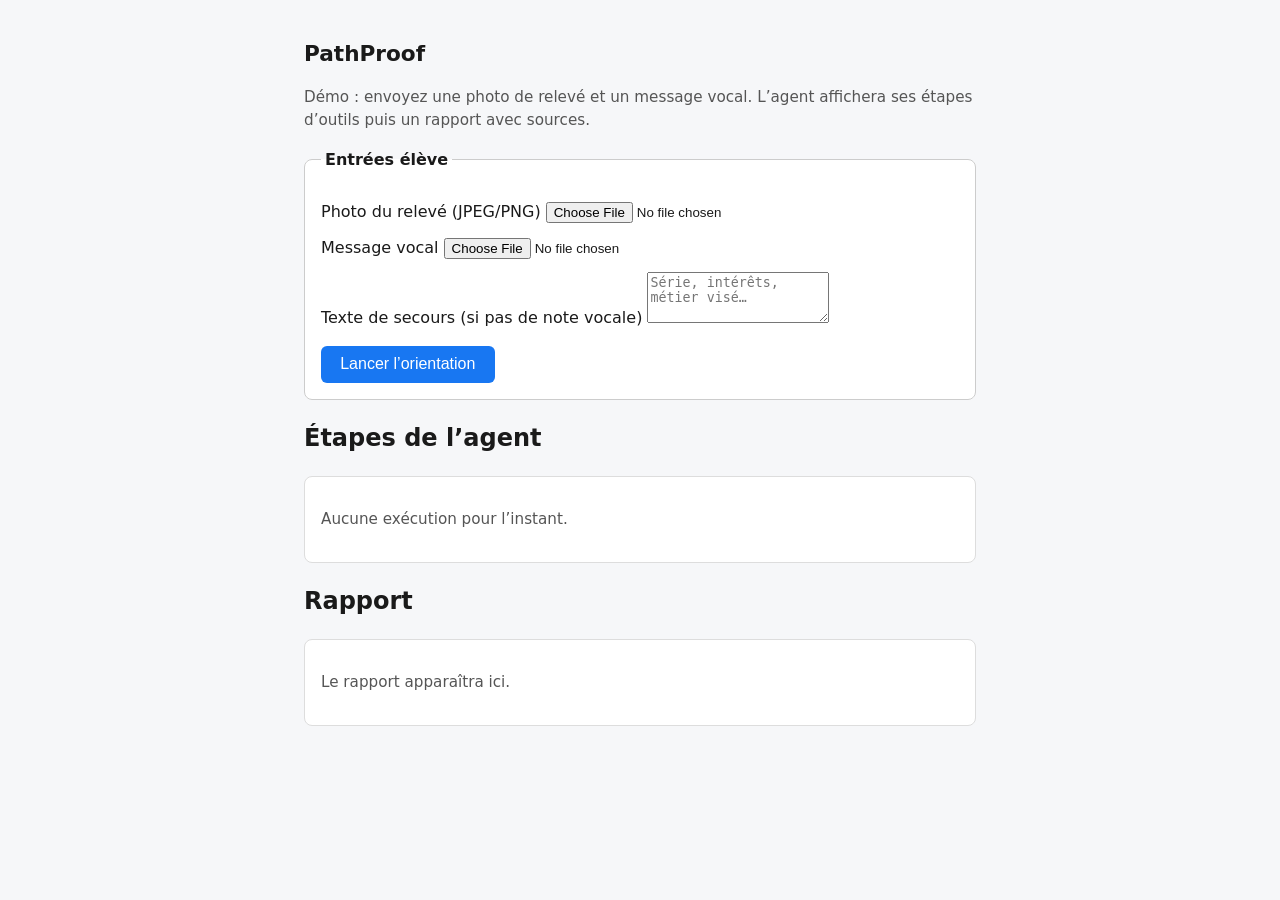
==== web/index.html @ 5c12269e "Stream agent loop as SSE on POST /run with POST /answer resume (E5.1) Replace the 501 stub with the " ====
<!DOCTYPE html>
<html lang="fr">
  <head>
    <meta charset="UTF-8" />
    <meta name="viewport" content="width=device-width, initial-scale=1.0" />
    <title>PathProof — démo</title>
    <style>
      :root {
        font-family: system-ui, sans-serif;
        line-height: 1.5;
        color: #1a1a1a;
        background: #f6f7f9;
      }
      body {
        max-width: 42rem;
        margin: 0 auto;
        padding: 1.5rem;
      }
      h1 {
        font-size: 1.35rem;
        margin-bottom: 0.25rem;
      }
      .muted {
        color: #555;
        font-size: 0.95rem;
      }
      fieldset {
        border: 1px solid #ccc;
        border-radius: 8px;
        margin: 1rem 0;
        padding: 1rem;
        background: #fff;
      }
      legend {
        font-weight: 600;
        padding: 0 0.25rem;
      }
      label {
        display: block;
        margin-top: 0.75rem;
      }
      button {
        margin-top: 1rem;
        padding: 0.6rem 1.2rem;
        font-size: 1rem;
        border: none;
        border-radius: 6px;
        background: #1877f2;
        color: #fff;
        cursor: pointer;
      }
      button:disabled {
        opacity: 0.5;
        cursor: not-allowed;
      }
      #steps,
      #report {
        margin-top: 1rem;
        padding: 1rem;
        background: #fff;
        border-radius: 8px;
        border: 1px solid #ddd;
        min-height: 3rem;
      }
      #steps ol {
        margin: 0;
        padding-left: 1.25rem;
      }
      #status {
        margin-top: 0.75rem;
        font-size: 0.9rem;
      }
      .error {
        color: #b00020;
      }
    </style>
  </head>
  <body>
    <h1>PathProof</h1>
    <p class="muted">
      Démo : envoyez une photo de relevé et un message vocal. L’agent affichera
      ses étapes d’outils puis un rapport avec sources.
    </p>

    <form id="demo-form">
      <fieldset>
        <legend>Entrées élève</legend>
        <label>
          Photo du relevé (JPEG/PNG)
          <input type="file" id="photo" accept="image/*" />
        </label>
        <label>
          Message vocal
          <input type="file" id="voice" accept="audio/*" />
        </label>
        <label>
          Texte de secours (si pas de note vocale)
          <textarea id="fallback-text" rows="3" placeholder="Série, intérêts, métier visé…"></textarea>
        </label>
        <button type="submit" id="submit-btn">Lancer l’orientation</button>
      </fieldset>
    </form>

    <p id="status" class="muted" aria-live="polite"></p>

    <h2>Étapes de l’agent</h2>
    <div id="steps"><p class="muted">Aucune exécution pour l’instant.</p></div>

    <div id="answer-block" hidden>
      <h2>Question de l’agent</h2>
      <p id="question"></p>
      <label>
        Votre réponse
        <input type="text" id="answer-input" />
      </label>
      <button type="button" id="answer-btn">Répondre</button>
    </div>

    <h2>Rapport</h2>
    <div id="report"><p class="muted">Le rapport apparaîtra ici.</p></div>

    <script src="app.js"></script>
  </body>
</html>
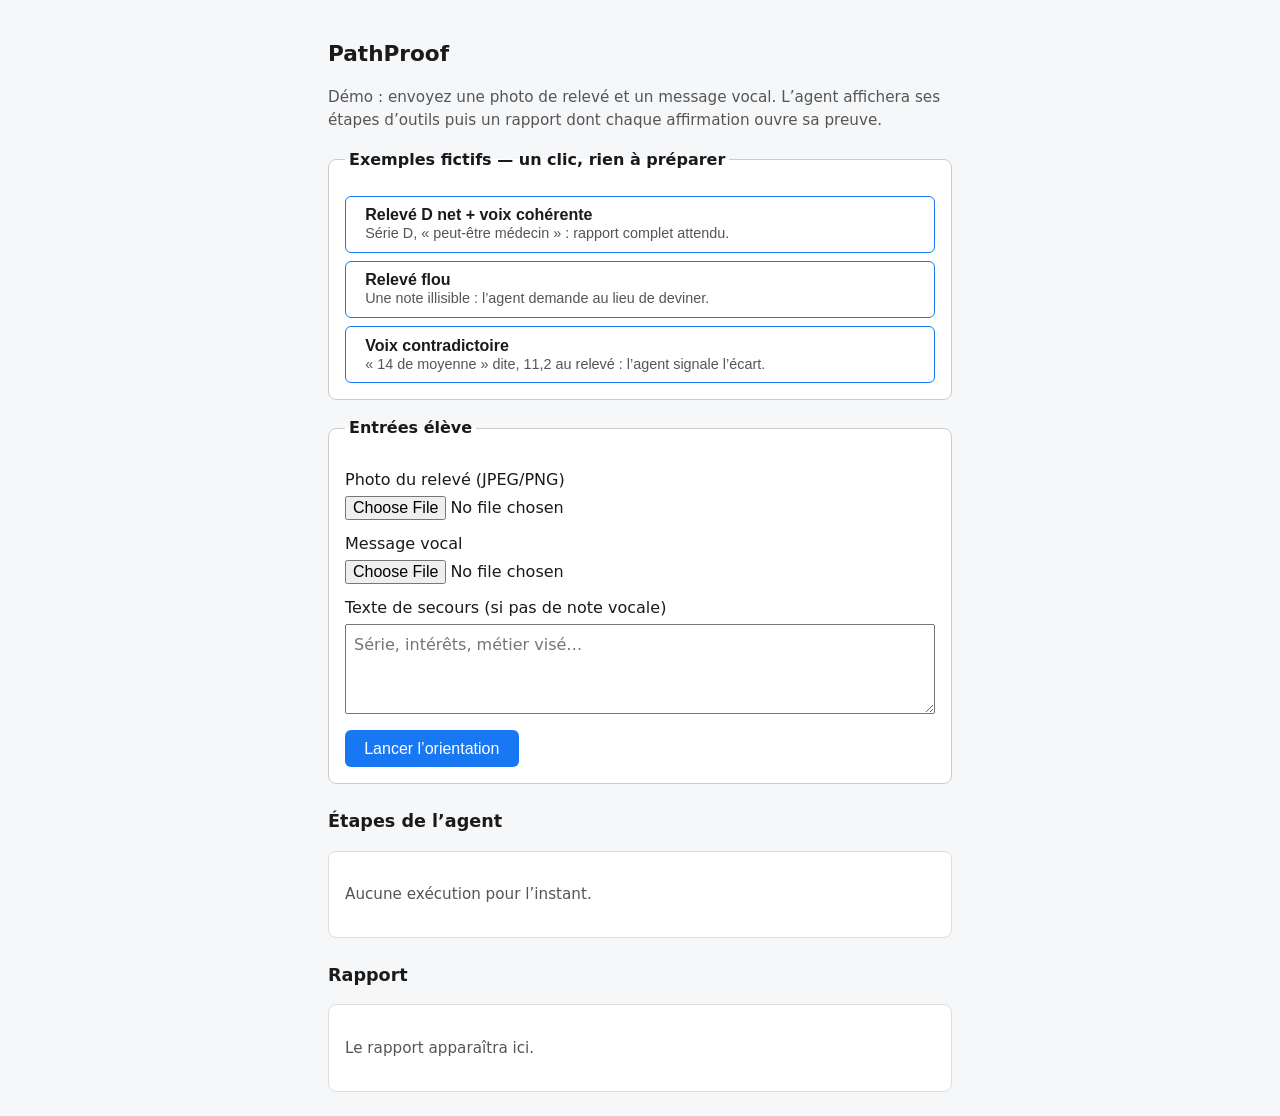
==== commit f5d57e48: "Add demo interface with clickable proofs and one-click fictional samples (E5.2)" ====
--- a/web/index.html
+++ b/web/index.html
@@ -11,6 +11,9 @@
         color: #1a1a1a;
         background: #f6f7f9;
       }
+      * {
+        box-sizing: border-box;
+      }
       body {
         max-width: 42rem;
         margin: 0 auto;
@@ -20,6 +23,14 @@
         font-size: 1.35rem;
         margin-bottom: 0.25rem;
       }
+      h2 {
+        font-size: 1.1rem;
+        margin-top: 1.5rem;
+      }
+      h3 {
+        font-size: 1rem;
+        margin: 0.5rem 0;
+      }
       .muted {
         color: #555;
         font-size: 0.95rem;
@@ -38,6 +49,17 @@
       label {
         display: block;
         margin-top: 0.75rem;
+      }
+      input[type="file"],
+      input[type="text"],
+      textarea {
+        display: block;
+        width: 100%;
+        margin-top: 0.25rem;
+        font: inherit;
+      }
+      textarea {
+        padding: 0.5rem;
       }
       button {
         margin-top: 1rem;
@@ -53,6 +75,21 @@
         opacity: 0.5;
         cursor: not-allowed;
       }
+      .example-btn {
+        background: #fff;
+        color: #1a1a1a;
+        border: 1px solid #1877f2;
+        text-align: left;
+        width: 100%;
+        margin-top: 0.5rem;
+      }
+      .example-btn strong {
+        display: block;
+      }
+      .example-btn span {
+        font-size: 0.9rem;
+        color: #555;
+      }
       #steps,
       #report {
         margin-top: 1rem;
@@ -61,17 +98,80 @@
         border-radius: 8px;
         border: 1px solid #ddd;
         min-height: 3rem;
+        overflow-wrap: break-word;
       }
       #steps ol {
         margin: 0;
         padding-left: 1.25rem;
       }
+      #steps pre,
+      #report pre {
+        white-space: pre-wrap;
+        overflow-wrap: break-word;
+        font-size: 0.82rem;
+        margin: 0.5rem 0;
+      }
       #status {
         margin-top: 0.75rem;
         font-size: 0.9rem;
       }
       .error {
         color: #b00020;
+      }
+      .claim {
+        border: 1px solid #ddd;
+        border-radius: 8px;
+        background: #fff;
+        padding: 0.75rem;
+        margin-top: 0.75rem;
+      }
+      .claim p {
+        margin: 0 0 0.5rem;
+      }
+      .proof-chip {
+        margin: 0.25rem 0.25rem 0 0;
+        padding: 0.35rem 0.7rem;
+        font-size: 0.88rem;
+        background: #eef4ff;
+        color: #0b4ea2;
+        border: 1px solid #0b4ea2;
+      }
+      dialog {
+        max-width: min(36rem, 92vw);
+        border: 1px solid #ccc;
+        border-radius: 8px;
+        padding: 1rem;
+      }
+      dialog table {
+        border-collapse: collapse;
+        width: 100%;
+        font-size: 0.9rem;
+      }
+      dialog th,
+      dialog td {
+        border: 1px solid #ddd;
+        padding: 0.3rem 0.5rem;
+        text-align: left;
+        vertical-align: top;
+        overflow-wrap: break-word;
+      }
+      mark {
+        background: #ffe58a;
+      }
+      @media (max-width: 480px) {
+        body {
+          padding: 0.75rem;
+        }
+        button {
+          width: 100%;
+        }
+        .proof-chip {
+          width: auto;
+        }
+        #steps,
+        #report {
+          padding: 0.75rem;
+        }
       }
     </style>
   </head>
@@ -79,8 +179,24 @@
     <h1>PathProof</h1>
     <p class="muted">
       Démo : envoyez une photo de relevé et un message vocal. L’agent affichera
-      ses étapes d’outils puis un rapport avec sources.
+      ses étapes d’outils puis un rapport dont chaque affirmation ouvre sa preuve.
     </p>
+
+    <fieldset>
+      <legend>Exemples fictifs — un clic, rien à préparer</legend>
+      <button type="button" class="example-btn" data-example="coherent">
+        <strong>Relevé D net + voix cohérente</strong>
+        <span>Série D, « peut-être médecin » : rapport complet attendu.</span>
+      </button>
+      <button type="button" class="example-btn" data-example="blurry">
+        <strong>Relevé flou</strong>
+        <span>Une note illisible : l’agent demande au lieu de deviner.</span>
+      </button>
+      <button type="button" class="example-btn" data-example="contradictory">
+        <strong>Voix contradictoire</strong>
+        <span>« 14 de moyenne » dite, 11,2 au relevé : l’agent signale l’écart.</span>
+      </button>
+    </fieldset>
 
     <form id="demo-form">
       <fieldset>
@@ -119,6 +235,19 @@
     <h2>Rapport</h2>
     <div id="report"><p class="muted">Le rapport apparaîtra ici.</p></div>
 
+    <div id="proofs" hidden>
+      <h3>Affirmations et preuves</h3>
+      <p class="muted">Chaque preuve est cliquable et ouvre sa source : note lue,
+        citation de la voix, ligne du guide ou détail du calcul.</p>
+      <div id="claims"></div>
+    </div>
+
+    <dialog id="proof-dialog">
+      <h3 id="proof-title"></h3>
+      <div id="proof-body"></div>
+      <button type="button" id="proof-close">Fermer</button>
+    </dialog>
+
     <script src="app.js"></script>
   </body>
 </html>
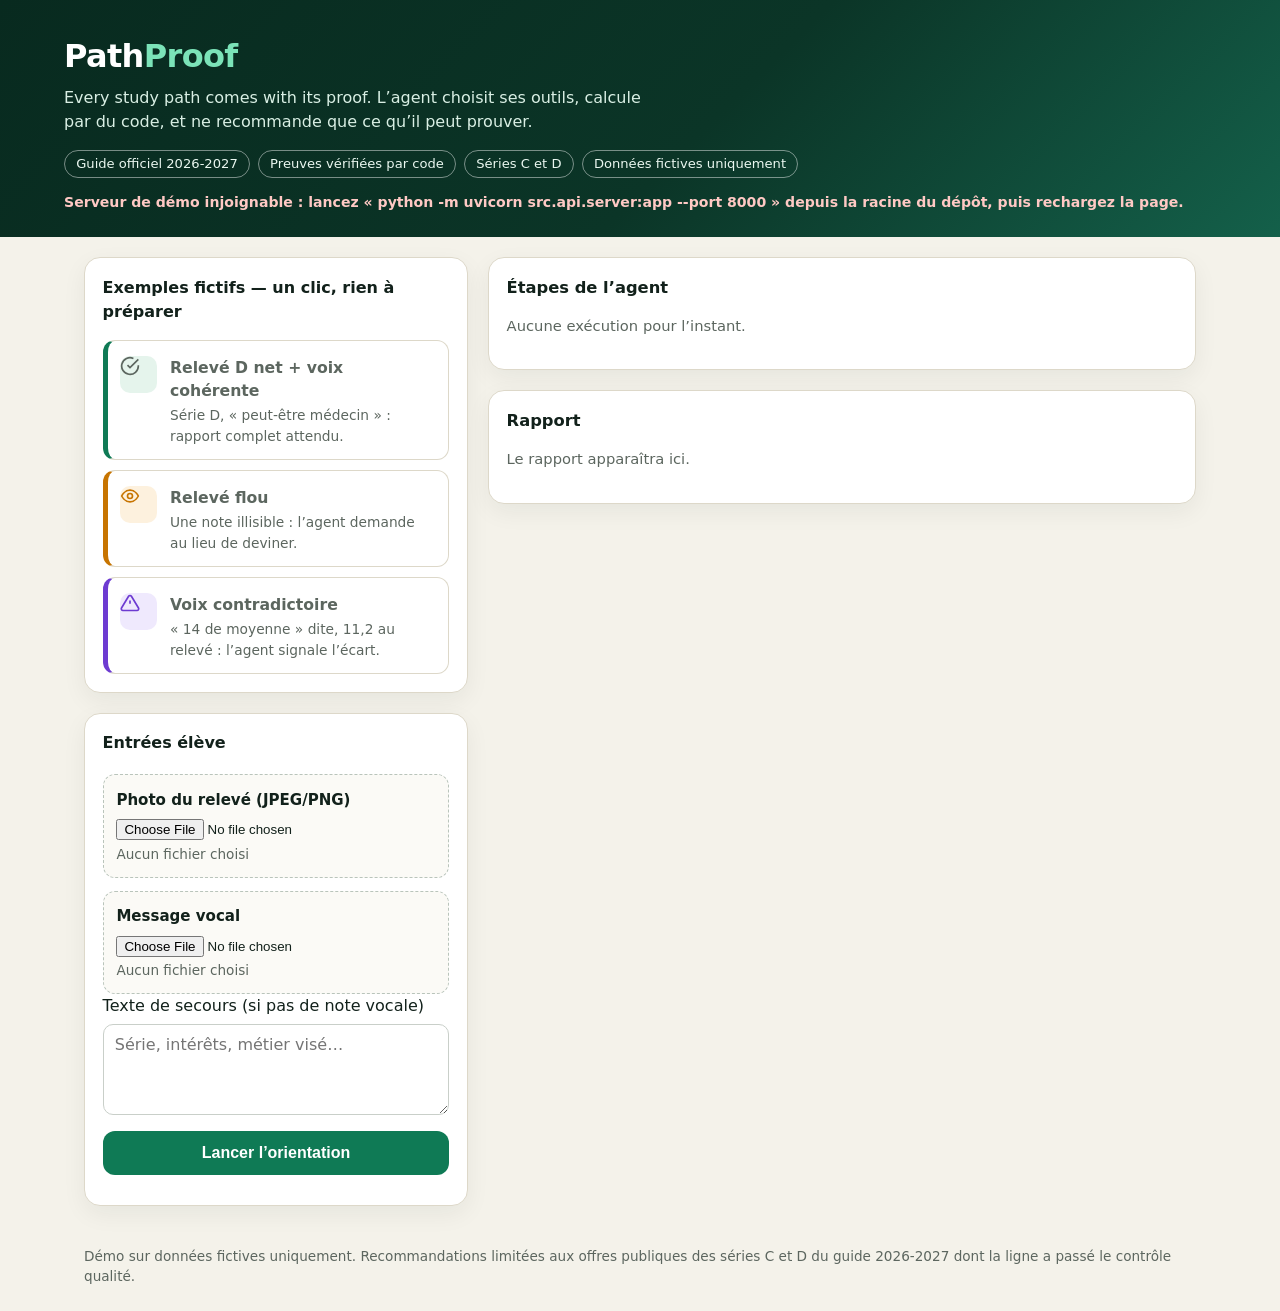
==== commit da9de406: "Redesign demo interface and make client errors explicit (E5.2)" ====
--- a/web/index.html
+++ b/web/index.html
@@ -4,243 +4,279 @@
     <meta charset="UTF-8" />
     <meta name="viewport" content="width=device-width, initial-scale=1.0" />
     <title>PathProof — démo</title>
+    <link rel="icon" href="data:image/svg+xml,%3Csvg xmlns='http://www.w3.org/2000/svg' viewBox='0 0 24 24'%3E%3Ccircle cx='12' cy='12' r='11' fill='%230b3527'/%3E%3Cpath d='M7 12.5 10.5 16 17 8' stroke='%237be3b8' stroke-width='2.5' fill='none'/%3E%3C/svg%3E" />
     <style>
       :root {
-        font-family: system-ui, sans-serif;
+        --ink: #12211b;
+        --deep: #0b3527;
+        --green: #0f7a55;
+        --green-soft: #e5f4ec;
+        --amber: #c77400;
+        --amber-soft: #fdf1de;
+        --violet: #6d3bd1;
+        --violet-soft: #efe9fd;
+        --blue: #1d5fd6;
+        --blue-soft: #e7effe;
+        --paper: #f4f2ea;
+        --card: #ffffff;
+        --line: #ddd8c9;
+        --muted: #5c665f;
+        --red: #b3261e;
+        --radius: 16px;
+        font-family: "Avenir Next", "Segoe UI", system-ui, sans-serif;
         line-height: 1.5;
-        color: #1a1a1a;
-        background: #f6f7f9;
-      }
-      * {
-        box-sizing: border-box;
-      }
-      body {
-        max-width: 42rem;
-        margin: 0 auto;
-        padding: 1.5rem;
-      }
-      h1 {
-        font-size: 1.35rem;
-        margin-bottom: 0.25rem;
-      }
-      h2 {
-        font-size: 1.1rem;
-        margin-top: 1.5rem;
-      }
-      h3 {
-        font-size: 1rem;
-        margin: 0.5rem 0;
-      }
-      .muted {
-        color: #555;
-        font-size: 0.95rem;
-      }
-      fieldset {
-        border: 1px solid #ccc;
-        border-radius: 8px;
-        margin: 1rem 0;
-        padding: 1rem;
-        background: #fff;
-      }
-      legend {
-        font-weight: 600;
-        padding: 0 0.25rem;
-      }
-      label {
-        display: block;
-        margin-top: 0.75rem;
-      }
-      input[type="file"],
-      input[type="text"],
-      textarea {
-        display: block;
-        width: 100%;
-        margin-top: 0.25rem;
-        font: inherit;
-      }
-      textarea {
-        padding: 0.5rem;
-      }
-      button {
-        margin-top: 1rem;
-        padding: 0.6rem 1.2rem;
-        font-size: 1rem;
-        border: none;
-        border-radius: 6px;
-        background: #1877f2;
+        color: var(--ink);
+        background: var(--paper);
+      }
+      * { box-sizing: border-box; }
+      body { margin: 0; }
+      .hero {
+        background: linear-gradient(135deg, #082a1f 0%, var(--deep) 55%, #14604a 100%);
         color: #fff;
-        cursor: pointer;
-      }
-      button:disabled {
-        opacity: 0.5;
-        cursor: not-allowed;
-      }
+        padding: 2rem 1.25rem 1.5rem;
+      }
+      .hero-in { max-width: 72rem; margin: 0 auto; }
+      .wordmark {
+        font-size: 2rem; font-weight: 800; letter-spacing: -0.02em; margin: 0;
+      }
+      .wordmark em { font-style: normal; color: #7be3b8; }
+      .tagline { margin: 0.35rem 0 0; color: #d9efe4; max-width: 38rem; }
+      .badges { display: flex; flex-wrap: wrap; gap: 0.5rem; margin-top: 1rem; }
+      .badge {
+        border: 1px solid rgba(255, 255, 255, 0.45); border-radius: 999px;
+        padding: 0.2rem 0.7rem; font-size: 0.82rem; color: #eaf7f0;
+      }
+      #server-status { margin: 0.9rem 0 0; font-size: 0.88rem; color: #bfe8d2; }
+      #server-status.bad { color: #ffc9c4; font-weight: 600; }
+      .layout {
+        max-width: 72rem; margin: 0 auto; padding: 1.25rem;
+        display: grid; grid-template-columns: 24rem 1fr; gap: 1.25rem; align-items: start;
+      }
+      .panel {
+        background: var(--card); border: 1px solid var(--line); border-radius: var(--radius);
+        padding: 1.1rem; box-shadow: 0 8px 24px rgba(18, 33, 27, 0.06); margin-bottom: 1.25rem;
+      }
+      .panel h2 { font-size: 1.02rem; margin: 0 0 0.4rem; }
+      .panel h3 { font-size: 0.95rem; margin: 0 0 0.4rem; }
+      .muted { color: var(--muted); font-size: 0.92rem; }
+      fieldset { border: none; margin: 0; padding: 0; }
+      legend { font-weight: 700; padding: 0; margin-bottom: 0.4rem; }
       .example-btn {
-        background: #fff;
-        color: #1a1a1a;
-        border: 1px solid #1877f2;
-        text-align: left;
-        width: 100%;
-        margin-top: 0.5rem;
-      }
-      .example-btn strong {
-        display: block;
-      }
-      .example-btn span {
-        font-size: 0.9rem;
-        color: #555;
-      }
-      #steps,
-      #report {
-        margin-top: 1rem;
-        padding: 1rem;
-        background: #fff;
-        border-radius: 8px;
-        border: 1px solid #ddd;
-        min-height: 3rem;
-        overflow-wrap: break-word;
-      }
-      #steps ol {
-        margin: 0;
-        padding-left: 1.25rem;
-      }
-      #steps pre,
-      #report pre {
-        white-space: pre-wrap;
-        overflow-wrap: break-word;
-        font-size: 0.82rem;
-        margin: 0.5rem 0;
-      }
-      #status {
-        margin-top: 0.75rem;
-        font-size: 0.9rem;
-      }
-      .error {
-        color: #b00020;
-      }
-      .claim {
-        border: 1px solid #ddd;
-        border-radius: 8px;
-        background: #fff;
-        padding: 0.75rem;
-        margin-top: 0.75rem;
-      }
-      .claim p {
-        margin: 0 0 0.5rem;
-      }
+        display: flex; gap: 0.8rem; align-items: flex-start; width: 100%; text-align: left;
+        background: #fff; border: 1px solid var(--line); border-left: 5px solid var(--green);
+        border-radius: 12px; padding: 0.8rem; margin-top: 0.6rem; cursor: pointer; font: inherit;
+      }
+      .example-btn:hover:not(:disabled) { border-color: var(--green); transform: translateY(-1px); }
+      .example-btn[data-example="blurry"] { border-left-color: var(--amber); }
+      .example-btn[data-example="contradictory"] { border-left-color: var(--violet); }
+      .example-btn strong { display: block; font-size: 0.98rem; }
+      .example-btn span { display: block; color: var(--muted); font-size: 0.86rem; margin-top: 0.15rem; }
+      .ex-icon {
+        flex: none; width: 2.3rem; height: 2.3rem; border-radius: 10px; display: grid; place-items: center;
+        background: var(--green-soft); color: var(--green);
+      }
+      .example-btn[data-example="blurry"] .ex-icon { background: var(--amber-soft); color: var(--amber); }
+      .example-btn[data-example="contradictory"] .ex-icon { background: var(--violet-soft); color: var(--violet); }
+      .drop {
+        display: block; border: 1.5px dashed #b9c4bb; border-radius: 12px; padding: 0.8rem;
+        margin-top: 0.8rem; cursor: pointer; background: #fbfaf6;
+      }
+      .drop:hover { border-color: var(--green); }
+      .drop .drop-title { font-weight: 600; font-size: 0.94rem; }
+      .drop .file-name { display: block; color: var(--muted); font-size: 0.85rem; margin-top: 0.2rem; overflow-wrap: anywhere; }
+      .drop input[type="file"] { display: block; margin-top: 0.45rem; max-width: 100%; }
+      textarea, input[type="text"] {
+        display: block; width: 100%; margin-top: 0.35rem; font: inherit; padding: 0.55rem 0.7rem;
+        border: 1px solid #c9cfc9; border-radius: 10px; background: #fff;
+      }
+      .cta {
+        width: 100%; margin-top: 1rem; padding: 0.8rem 1.2rem; font-size: 1rem; font-weight: 700;
+        border: none; border-radius: 12px; background: var(--green); color: #fff; cursor: pointer;
+      }
+      .cta:hover:not(:disabled) { background: #0b6647; }
+      button:disabled { opacity: 0.55; cursor: not-allowed; }
+      #busy-bar { height: 6px; border-radius: 999px; background: var(--green-soft); overflow: hidden; margin-top: 1rem; }
+      #busy-bar i {
+        display: block; height: 100%; width: 40%; border-radius: 999px; background: var(--green);
+        animation: slide 1.2s ease-in-out infinite alternate;
+      }
+      @keyframes slide { from { margin-left: 0; } to { margin-left: 60%; } }
+      #status { font-size: 0.92rem; margin: 0.8rem 0 0; }
+      #status.error { color: var(--red); font-weight: 600; }
+      .timeline { position: relative; margin-top: 0.6rem; }
+      .timeline::before {
+        content: ""; position: absolute; left: 1.15rem; top: 0.6rem; bottom: 0.6rem;
+        width: 2px; background: var(--line);
+      }
+      .step-card {
+        position: relative; margin: 0 0 0.8rem 3rem; border: 1px solid var(--line);
+        border-radius: 12px; padding: 0.7rem 0.8rem; background: #fff;
+      }
+      .step-ico {
+        position: absolute; left: -3rem; top: 0.55rem; width: 2.3rem; height: 2.3rem; border-radius: 50%;
+        display: grid; place-items: center; background: var(--deep); color: #fff; border: 2px solid var(--paper);
+      }
+      .step-head { display: flex; flex-wrap: wrap; gap: 0.45rem; align-items: center; }
+      .step-head strong { font-size: 0.94rem; }
+      .step-num { color: var(--muted); font-size: 0.82rem; }
+      .pill { border-radius: 999px; padding: 0.08rem 0.6rem; font-size: 0.76rem; font-weight: 700; }
+      .decision-continue { background: var(--blue-soft); color: var(--blue); }
+      .decision-suspend { background: var(--amber-soft); color: var(--amber); }
+      .decision-stop_unverified, .decision-stop_step_limit { background: #fbe7e5; color: var(--red); }
+      .step-card details { margin-top: 0.45rem; }
+      .step-card summary { cursor: pointer; color: var(--muted); font-size: 0.86rem; }
+      .step-card pre, #report pre {
+        white-space: pre-wrap; overflow-wrap: break-word; font-size: 0.8rem; margin: 0.5rem 0;
+        background: #f7f6f1; border: 1px solid var(--line); border-radius: 10px; padding: 0.6rem;
+      }
+      #answer-block {
+        border: 1.5px solid var(--amber); background: var(--amber-soft); border-radius: var(--radius);
+        padding: 1.1rem; margin-bottom: 1.25rem;
+      }
+      #answer-block h2 { margin-top: 0; }
+      #question { font-weight: 600; }
+      #answer-btn {
+        margin-top: 0.7rem; padding: 0.6rem 1.2rem; border: none; border-radius: 10px;
+        background: var(--amber); color: #fff; font-weight: 700; cursor: pointer; font-size: 1rem;
+      }
+      #report { font-size: 0.94rem; }
+      .claim { border: 1px solid var(--line); border-radius: 12px; padding: 0.8rem; margin-top: 0.7rem; background: #fff; }
+      .claim p { margin: 0 0 0.4rem; }
       .proof-chip {
-        margin: 0.25rem 0.25rem 0 0;
-        padding: 0.35rem 0.7rem;
-        font-size: 0.88rem;
-        background: #eef4ff;
-        color: #0b4ea2;
-        border: 1px solid #0b4ea2;
-      }
+        margin: 0.3rem 0.3rem 0 0; padding: 0.35rem 0.7rem; font-size: 0.85rem; border-radius: 999px;
+        cursor: pointer; font-weight: 600; border: 1px solid; background: #fff; font-family: inherit;
+      }
+      .chip-grade { color: var(--green); border-color: var(--green); background: var(--green-soft); }
+      .chip-transcript { color: var(--violet); border-color: var(--violet); background: var(--violet-soft); }
+      .chip-filiere { color: var(--blue); border-color: var(--blue); background: var(--blue-soft); }
+      .chip-calc { color: var(--amber); border-color: var(--amber); background: var(--amber-soft); }
       dialog {
-        max-width: min(36rem, 92vw);
-        border: 1px solid #ccc;
-        border-radius: 8px;
-        padding: 1rem;
-      }
-      dialog table {
-        border-collapse: collapse;
-        width: 100%;
-        font-size: 0.9rem;
-      }
-      dialog th,
-      dialog td {
-        border: 1px solid #ddd;
-        padding: 0.3rem 0.5rem;
-        text-align: left;
-        vertical-align: top;
-        overflow-wrap: break-word;
-      }
-      mark {
-        background: #ffe58a;
+        max-width: min(36rem, 92vw); width: 36rem; border: none; border-radius: var(--radius);
+        padding: 1.2rem; box-shadow: 0 24px 60px rgba(0, 0, 0, 0.25);
+      }
+      dialog::backdrop { background: rgba(8, 32, 24, 0.55); }
+      dialog table { border-collapse: collapse; width: 100%; font-size: 0.9rem; }
+      dialog th, dialog td {
+        border: 1px solid var(--line); padding: 0.35rem 0.55rem; text-align: left;
+        vertical-align: top; overflow-wrap: break-word;
+      }
+      dialog th { background: #f7f6f1; width: 38%; }
+      mark { background: #ffe58a; padding: 0 0.15rem; border-radius: 3px; }
+      #proof-close {
+        margin-top: 1rem; width: 100%; padding: 0.7rem; border: none; border-radius: 10px;
+        background: var(--deep); color: #fff; font-weight: 700; cursor: pointer; font-size: 1rem;
+      }
+      footer { max-width: 72rem; margin: 0 auto; padding: 0 1.25rem 1.5rem; color: var(--muted); font-size: 0.85rem; }
+      @media (max-width: 900px) {
+        .layout { grid-template-columns: 1fr; }
       }
       @media (max-width: 480px) {
-        body {
-          padding: 0.75rem;
-        }
-        button {
-          width: 100%;
-        }
-        .proof-chip {
-          width: auto;
-        }
-        #steps,
-        #report {
-          padding: 0.75rem;
-        }
+        .hero { padding: 1.4rem 1rem 1.1rem; }
+        .wordmark { font-size: 1.6rem; }
+        .layout { padding: 0.8rem; }
+        .panel { padding: 0.9rem; }
+        .step-card { margin-left: 2.6rem; }
+        .step-ico { left: -2.6rem; width: 2rem; height: 2rem; }
+        .timeline::before { left: 0.95rem; }
       }
     </style>
   </head>
   <body>
-    <h1>PathProof</h1>
-    <p class="muted">
-      Démo : envoyez une photo de relevé et un message vocal. L’agent affichera
-      ses étapes d’outils puis un rapport dont chaque affirmation ouvre sa preuve.
-    </p>
-
-    <fieldset>
-      <legend>Exemples fictifs — un clic, rien à préparer</legend>
-      <button type="button" class="example-btn" data-example="coherent">
-        <strong>Relevé D net + voix cohérente</strong>
-        <span>Série D, « peut-être médecin » : rapport complet attendu.</span>
-      </button>
-      <button type="button" class="example-btn" data-example="blurry">
-        <strong>Relevé flou</strong>
-        <span>Une note illisible : l’agent demande au lieu de deviner.</span>
-      </button>
-      <button type="button" class="example-btn" data-example="contradictory">
-        <strong>Voix contradictoire</strong>
-        <span>« 14 de moyenne » dite, 11,2 au relevé : l’agent signale l’écart.</span>
-      </button>
-    </fieldset>
-
-    <form id="demo-form">
-      <fieldset>
-        <legend>Entrées élève</legend>
-        <label>
-          Photo du relevé (JPEG/PNG)
-          <input type="file" id="photo" accept="image/*" />
-        </label>
-        <label>
-          Message vocal
-          <input type="file" id="voice" accept="audio/*" />
-        </label>
-        <label>
-          Texte de secours (si pas de note vocale)
-          <textarea id="fallback-text" rows="3" placeholder="Série, intérêts, métier visé…"></textarea>
-        </label>
-        <button type="submit" id="submit-btn">Lancer l’orientation</button>
-      </fieldset>
-    </form>
-
-    <p id="status" class="muted" aria-live="polite"></p>
-
-    <h2>Étapes de l’agent</h2>
-    <div id="steps"><p class="muted">Aucune exécution pour l’instant.</p></div>
-
-    <div id="answer-block" hidden>
-      <h2>Question de l’agent</h2>
-      <p id="question"></p>
-      <label>
-        Votre réponse
-        <input type="text" id="answer-input" />
-      </label>
-      <button type="button" id="answer-btn">Répondre</button>
+    <header class="hero">
+      <div class="hero-in">
+        <p class="wordmark">Path<em>Proof</em></p>
+        <p class="tagline">Every study path comes with its proof. L’agent choisit ses outils,
+          calcule par du code, et ne recommande que ce qu’il peut prouver.</p>
+        <div class="badges">
+          <span class="badge">Guide officiel 2026-2027</span>
+          <span class="badge">Preuves vérifiées par code</span>
+          <span class="badge">Séries C et D</span>
+          <span class="badge">Données fictives uniquement</span>
+        </div>
+        <p id="server-status">Vérification du serveur…</p>
+      </div>
+    </header>
+
+    <div class="layout">
+      <div>
+        <section class="panel">
+          <fieldset>
+            <legend>Exemples fictifs — un clic, rien à préparer</legend>
+            <button type="button" class="example-btn" data-example="coherent">
+              <span class="ex-icon" aria-hidden="true"><svg width="20" height="20" viewBox="0 0 24 24" fill="none" stroke="currentColor" stroke-width="2"><path d="M22 11.1V12a10 10 0 1 1-5.9-9.1"/><path d="M22 4 12 14l-3-3"/></svg></span>
+              <span><strong>Relevé D net + voix cohérente</strong>
+              <span>Série D, « peut-être médecin » : rapport complet attendu.</span></span>
+            </button>
+            <button type="button" class="example-btn" data-example="blurry">
+              <span class="ex-icon" aria-hidden="true"><svg width="20" height="20" viewBox="0 0 24 24" fill="none" stroke="currentColor" stroke-width="2"><path d="M2 12s3.5-7 10-7 10 7 10 7-3.5 7-10 7-10-7-10-7Z"/><circle cx="12" cy="12" r="3"/></svg></span>
+              <span><strong>Relevé flou</strong>
+              <span>Une note illisible : l’agent demande au lieu de deviner.</span></span>
+            </button>
+            <button type="button" class="example-btn" data-example="contradictory">
+              <span class="ex-icon" aria-hidden="true"><svg width="20" height="20" viewBox="0 0 24 24" fill="none" stroke="currentColor" stroke-width="2"><path d="M12 9v4"/><path d="M12 17h.01"/><path d="M10.3 3.9 1.8 18a2 2 0 0 0 1.7 3h17a2 2 0 0 0 1.7-3L13.7 3.9a2 2 0 0 0-3.4 0Z"/></svg></span>
+              <span><strong>Voix contradictoire</strong>
+              <span>« 14 de moyenne » dite, 11,2 au relevé : l’agent signale l’écart.</span></span>
+            </button>
+          </fieldset>
+        </section>
+
+        <form id="demo-form">
+          <section class="panel">
+            <fieldset>
+              <legend>Entrées élève</legend>
+              <label class="drop">
+                <span class="drop-title">Photo du relevé (JPEG/PNG)</span>
+                <input type="file" id="photo" accept="image/*" />
+                <span class="file-name" id="photo-name">Aucun fichier choisi</span>
+              </label>
+              <label class="drop">
+                <span class="drop-title">Message vocal</span>
+                <input type="file" id="voice" accept="audio/*" />
+                <span class="file-name" id="voice-name">Aucun fichier choisi</span>
+              </label>
+              <label>
+                Texte de secours (si pas de note vocale)
+                <textarea id="fallback-text" rows="3" placeholder="Série, intérêts, métier visé…"></textarea>
+              </label>
+              <button type="submit" class="cta" id="submit-btn">Lancer l’orientation</button>
+              <div id="busy-bar" hidden><i></i></div>
+              <p id="status" class="muted" aria-live="polite"></p>
+            </fieldset>
+          </section>
+        </form>
+      </div>
+
+      <main>
+        <section class="panel">
+          <h2>Étapes de l’agent</h2>
+          <div id="steps"><p class="muted">Aucune exécution pour l’instant.</p></div>
+        </section>
+
+        <div id="answer-block" hidden>
+          <h2>Question de l’agent</h2>
+          <p id="question"></p>
+          <label>
+            Votre réponse
+            <input type="text" id="answer-input" />
+          </label>
+          <button type="button" id="answer-btn">Répondre</button>
+        </div>
+
+        <section class="panel">
+          <h2>Rapport</h2>
+          <div id="report"><p class="muted">Le rapport apparaîtra ici.</p></div>
+          <div id="proofs" hidden>
+            <h3>Affirmations et preuves</h3>
+            <p class="muted">Chaque preuve est cliquable et ouvre sa source : note lue,
+              citation de la voix, ligne du guide ou détail du calcul.</p>
+            <div id="claims"></div>
+          </div>
+        </section>
+      </main>
     </div>
 
-    <h2>Rapport</h2>
-    <div id="report"><p class="muted">Le rapport apparaîtra ici.</p></div>
-
-    <div id="proofs" hidden>
-      <h3>Affirmations et preuves</h3>
-      <p class="muted">Chaque preuve est cliquable et ouvre sa source : note lue,
-        citation de la voix, ligne du guide ou détail du calcul.</p>
-      <div id="claims"></div>
-    </div>
+    <footer>Démo sur données fictives uniquement. Recommandations limitées aux offres publiques
+      des séries C et D du guide 2026-2027 dont la ligne a passé le contrôle qualité.</footer>
 
     <dialog id="proof-dialog">
       <h3 id="proof-title"></h3>
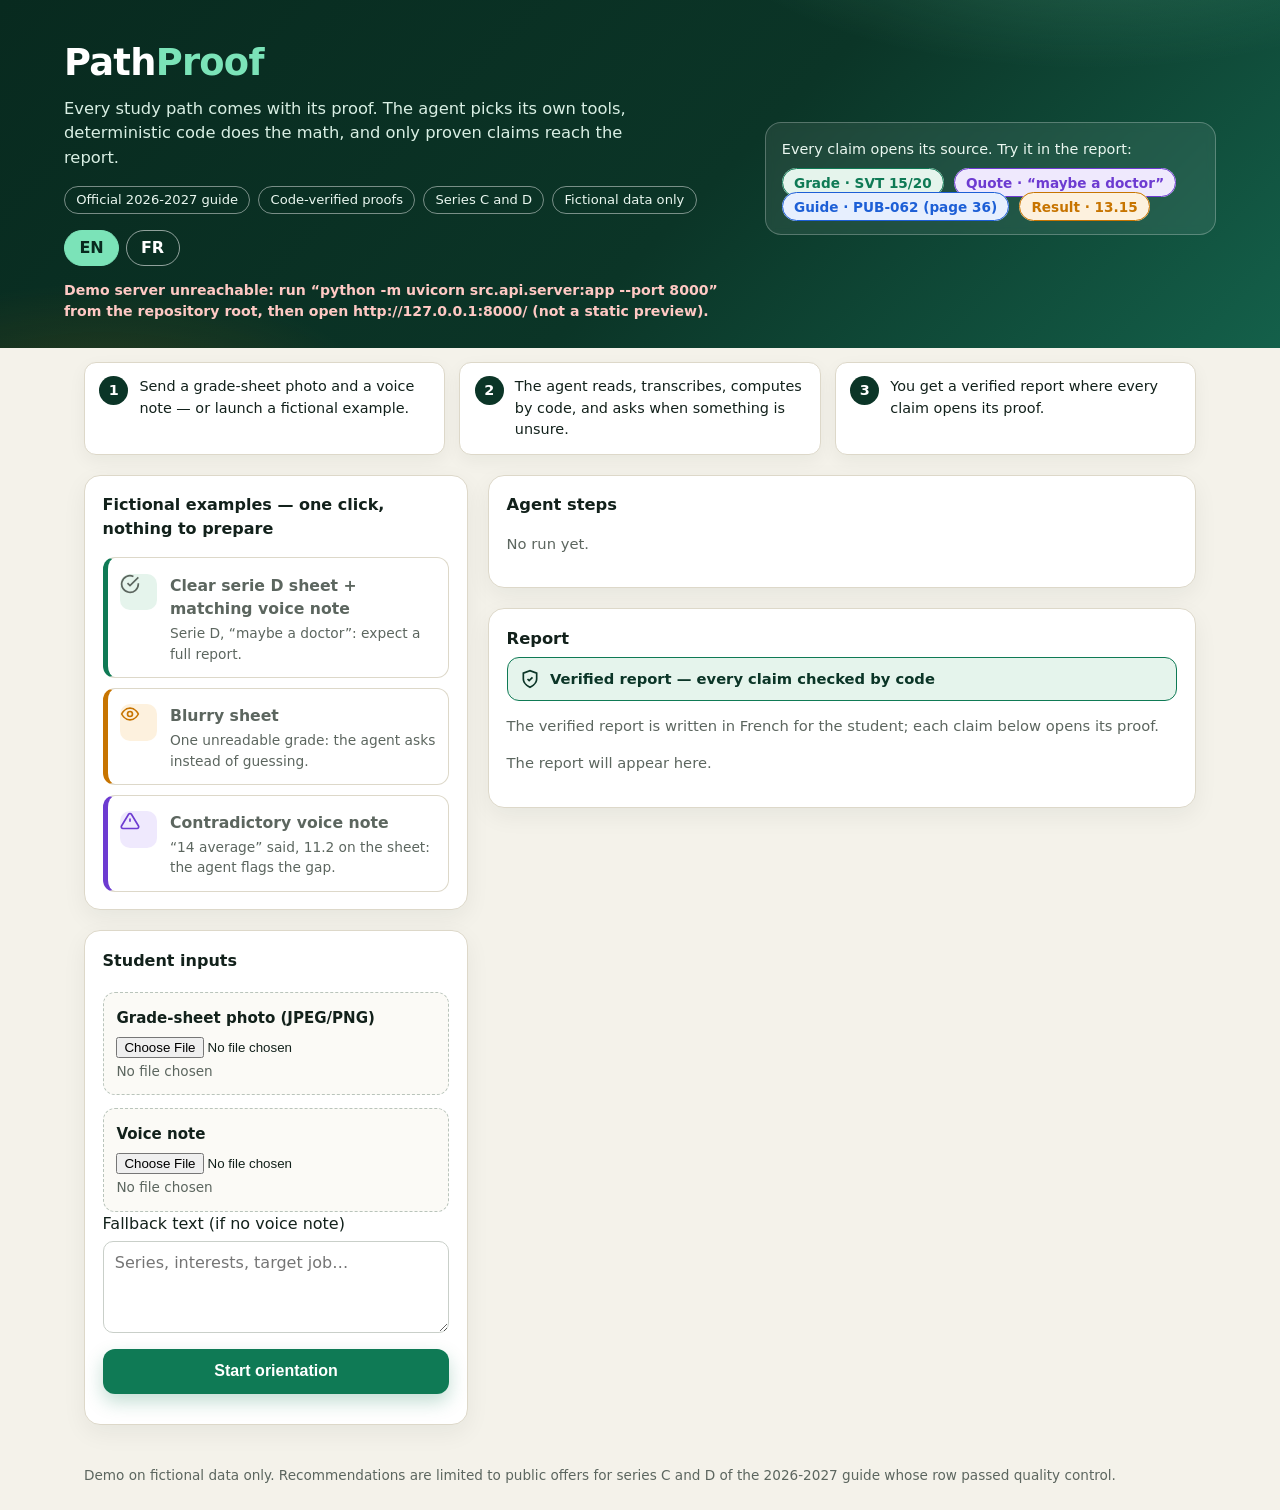
==== commit a69c4b3f: "Split demo UI into focused modules" ====
--- a/web/index.html
+++ b/web/index.html
@@ -1,221 +1,65 @@
 <!DOCTYPE html>
-<html lang="fr">
+<html lang="en">
   <head>
     <meta charset="UTF-8" />
     <meta name="viewport" content="width=device-width, initial-scale=1.0" />
-    <title>PathProof — démo</title>
+    <title>PathProof — demo</title>
     <link rel="icon" href="data:image/svg+xml,%3Csvg xmlns='http://www.w3.org/2000/svg' viewBox='0 0 24 24'%3E%3Ccircle cx='12' cy='12' r='11' fill='%230b3527'/%3E%3Cpath d='M7 12.5 10.5 16 17 8' stroke='%237be3b8' stroke-width='2.5' fill='none'/%3E%3C/svg%3E" />
-    <style>
-      :root {
-        --ink: #12211b;
-        --deep: #0b3527;
-        --green: #0f7a55;
-        --green-soft: #e5f4ec;
-        --amber: #c77400;
-        --amber-soft: #fdf1de;
-        --violet: #6d3bd1;
-        --violet-soft: #efe9fd;
-        --blue: #1d5fd6;
-        --blue-soft: #e7effe;
-        --paper: #f4f2ea;
-        --card: #ffffff;
-        --line: #ddd8c9;
-        --muted: #5c665f;
-        --red: #b3261e;
-        --radius: 16px;
-        font-family: "Avenir Next", "Segoe UI", system-ui, sans-serif;
-        line-height: 1.5;
-        color: var(--ink);
-        background: var(--paper);
-      }
-      * { box-sizing: border-box; }
-      body { margin: 0; }
-      .hero {
-        background: linear-gradient(135deg, #082a1f 0%, var(--deep) 55%, #14604a 100%);
-        color: #fff;
-        padding: 2rem 1.25rem 1.5rem;
-      }
-      .hero-in { max-width: 72rem; margin: 0 auto; }
-      .wordmark {
-        font-size: 2rem; font-weight: 800; letter-spacing: -0.02em; margin: 0;
-      }
-      .wordmark em { font-style: normal; color: #7be3b8; }
-      .tagline { margin: 0.35rem 0 0; color: #d9efe4; max-width: 38rem; }
-      .badges { display: flex; flex-wrap: wrap; gap: 0.5rem; margin-top: 1rem; }
-      .badge {
-        border: 1px solid rgba(255, 255, 255, 0.45); border-radius: 999px;
-        padding: 0.2rem 0.7rem; font-size: 0.82rem; color: #eaf7f0;
-      }
-      #server-status { margin: 0.9rem 0 0; font-size: 0.88rem; color: #bfe8d2; }
-      #server-status.bad { color: #ffc9c4; font-weight: 600; }
-      .layout {
-        max-width: 72rem; margin: 0 auto; padding: 1.25rem;
-        display: grid; grid-template-columns: 24rem 1fr; gap: 1.25rem; align-items: start;
-      }
-      .panel {
-        background: var(--card); border: 1px solid var(--line); border-radius: var(--radius);
-        padding: 1.1rem; box-shadow: 0 8px 24px rgba(18, 33, 27, 0.06); margin-bottom: 1.25rem;
-      }
-      .panel h2 { font-size: 1.02rem; margin: 0 0 0.4rem; }
-      .panel h3 { font-size: 0.95rem; margin: 0 0 0.4rem; }
-      .muted { color: var(--muted); font-size: 0.92rem; }
-      fieldset { border: none; margin: 0; padding: 0; }
-      legend { font-weight: 700; padding: 0; margin-bottom: 0.4rem; }
-      .example-btn {
-        display: flex; gap: 0.8rem; align-items: flex-start; width: 100%; text-align: left;
-        background: #fff; border: 1px solid var(--line); border-left: 5px solid var(--green);
-        border-radius: 12px; padding: 0.8rem; margin-top: 0.6rem; cursor: pointer; font: inherit;
-      }
-      .example-btn:hover:not(:disabled) { border-color: var(--green); transform: translateY(-1px); }
-      .example-btn[data-example="blurry"] { border-left-color: var(--amber); }
-      .example-btn[data-example="contradictory"] { border-left-color: var(--violet); }
-      .example-btn strong { display: block; font-size: 0.98rem; }
-      .example-btn span { display: block; color: var(--muted); font-size: 0.86rem; margin-top: 0.15rem; }
-      .ex-icon {
-        flex: none; width: 2.3rem; height: 2.3rem; border-radius: 10px; display: grid; place-items: center;
-        background: var(--green-soft); color: var(--green);
-      }
-      .example-btn[data-example="blurry"] .ex-icon { background: var(--amber-soft); color: var(--amber); }
-      .example-btn[data-example="contradictory"] .ex-icon { background: var(--violet-soft); color: var(--violet); }
-      .drop {
-        display: block; border: 1.5px dashed #b9c4bb; border-radius: 12px; padding: 0.8rem;
-        margin-top: 0.8rem; cursor: pointer; background: #fbfaf6;
-      }
-      .drop:hover { border-color: var(--green); }
-      .drop .drop-title { font-weight: 600; font-size: 0.94rem; }
-      .drop .file-name { display: block; color: var(--muted); font-size: 0.85rem; margin-top: 0.2rem; overflow-wrap: anywhere; }
-      .drop input[type="file"] { display: block; margin-top: 0.45rem; max-width: 100%; }
-      textarea, input[type="text"] {
-        display: block; width: 100%; margin-top: 0.35rem; font: inherit; padding: 0.55rem 0.7rem;
-        border: 1px solid #c9cfc9; border-radius: 10px; background: #fff;
-      }
-      .cta {
-        width: 100%; margin-top: 1rem; padding: 0.8rem 1.2rem; font-size: 1rem; font-weight: 700;
-        border: none; border-radius: 12px; background: var(--green); color: #fff; cursor: pointer;
-      }
-      .cta:hover:not(:disabled) { background: #0b6647; }
-      button:disabled { opacity: 0.55; cursor: not-allowed; }
-      #busy-bar { height: 6px; border-radius: 999px; background: var(--green-soft); overflow: hidden; margin-top: 1rem; }
-      #busy-bar i {
-        display: block; height: 100%; width: 40%; border-radius: 999px; background: var(--green);
-        animation: slide 1.2s ease-in-out infinite alternate;
-      }
-      @keyframes slide { from { margin-left: 0; } to { margin-left: 60%; } }
-      #status { font-size: 0.92rem; margin: 0.8rem 0 0; }
-      #status.error { color: var(--red); font-weight: 600; }
-      .timeline { position: relative; margin-top: 0.6rem; }
-      .timeline::before {
-        content: ""; position: absolute; left: 1.15rem; top: 0.6rem; bottom: 0.6rem;
-        width: 2px; background: var(--line);
-      }
-      .step-card {
-        position: relative; margin: 0 0 0.8rem 3rem; border: 1px solid var(--line);
-        border-radius: 12px; padding: 0.7rem 0.8rem; background: #fff;
-      }
-      .step-ico {
-        position: absolute; left: -3rem; top: 0.55rem; width: 2.3rem; height: 2.3rem; border-radius: 50%;
-        display: grid; place-items: center; background: var(--deep); color: #fff; border: 2px solid var(--paper);
-      }
-      .step-head { display: flex; flex-wrap: wrap; gap: 0.45rem; align-items: center; }
-      .step-head strong { font-size: 0.94rem; }
-      .step-num { color: var(--muted); font-size: 0.82rem; }
-      .pill { border-radius: 999px; padding: 0.08rem 0.6rem; font-size: 0.76rem; font-weight: 700; }
-      .decision-continue { background: var(--blue-soft); color: var(--blue); }
-      .decision-suspend { background: var(--amber-soft); color: var(--amber); }
-      .decision-stop_unverified, .decision-stop_step_limit { background: #fbe7e5; color: var(--red); }
-      .step-card details { margin-top: 0.45rem; }
-      .step-card summary { cursor: pointer; color: var(--muted); font-size: 0.86rem; }
-      .step-card pre, #report pre {
-        white-space: pre-wrap; overflow-wrap: break-word; font-size: 0.8rem; margin: 0.5rem 0;
-        background: #f7f6f1; border: 1px solid var(--line); border-radius: 10px; padding: 0.6rem;
-      }
-      #answer-block {
-        border: 1.5px solid var(--amber); background: var(--amber-soft); border-radius: var(--radius);
-        padding: 1.1rem; margin-bottom: 1.25rem;
-      }
-      #answer-block h2 { margin-top: 0; }
-      #question { font-weight: 600; }
-      #answer-btn {
-        margin-top: 0.7rem; padding: 0.6rem 1.2rem; border: none; border-radius: 10px;
-        background: var(--amber); color: #fff; font-weight: 700; cursor: pointer; font-size: 1rem;
-      }
-      #report { font-size: 0.94rem; }
-      .claim { border: 1px solid var(--line); border-radius: 12px; padding: 0.8rem; margin-top: 0.7rem; background: #fff; }
-      .claim p { margin: 0 0 0.4rem; }
-      .proof-chip {
-        margin: 0.3rem 0.3rem 0 0; padding: 0.35rem 0.7rem; font-size: 0.85rem; border-radius: 999px;
-        cursor: pointer; font-weight: 600; border: 1px solid; background: #fff; font-family: inherit;
-      }
-      .chip-grade { color: var(--green); border-color: var(--green); background: var(--green-soft); }
-      .chip-transcript { color: var(--violet); border-color: var(--violet); background: var(--violet-soft); }
-      .chip-filiere { color: var(--blue); border-color: var(--blue); background: var(--blue-soft); }
-      .chip-calc { color: var(--amber); border-color: var(--amber); background: var(--amber-soft); }
-      dialog {
-        max-width: min(36rem, 92vw); width: 36rem; border: none; border-radius: var(--radius);
-        padding: 1.2rem; box-shadow: 0 24px 60px rgba(0, 0, 0, 0.25);
-      }
-      dialog::backdrop { background: rgba(8, 32, 24, 0.55); }
-      dialog table { border-collapse: collapse; width: 100%; font-size: 0.9rem; }
-      dialog th, dialog td {
-        border: 1px solid var(--line); padding: 0.35rem 0.55rem; text-align: left;
-        vertical-align: top; overflow-wrap: break-word;
-      }
-      dialog th { background: #f7f6f1; width: 38%; }
-      mark { background: #ffe58a; padding: 0 0.15rem; border-radius: 3px; }
-      #proof-close {
-        margin-top: 1rem; width: 100%; padding: 0.7rem; border: none; border-radius: 10px;
-        background: var(--deep); color: #fff; font-weight: 700; cursor: pointer; font-size: 1rem;
-      }
-      footer { max-width: 72rem; margin: 0 auto; padding: 0 1.25rem 1.5rem; color: var(--muted); font-size: 0.85rem; }
-      @media (max-width: 900px) {
-        .layout { grid-template-columns: 1fr; }
-      }
-      @media (max-width: 480px) {
-        .hero { padding: 1.4rem 1rem 1.1rem; }
-        .wordmark { font-size: 1.6rem; }
-        .layout { padding: 0.8rem; }
-        .panel { padding: 0.9rem; }
-        .step-card { margin-left: 2.6rem; }
-        .step-ico { left: -2.6rem; width: 2rem; height: 2rem; }
-        .timeline::before { left: 0.95rem; }
-      }
-    </style>
+    <link rel="stylesheet" href="styles.css" />
   </head>
   <body>
     <header class="hero">
       <div class="hero-in">
-        <p class="wordmark">Path<em>Proof</em></p>
-        <p class="tagline">Every study path comes with its proof. L’agent choisit ses outils,
-          calcule par du code, et ne recommande que ce qu’il peut prouver.</p>
-        <div class="badges">
-          <span class="badge">Guide officiel 2026-2027</span>
-          <span class="badge">Preuves vérifiées par code</span>
-          <span class="badge">Séries C et D</span>
-          <span class="badge">Données fictives uniquement</span>
+        <div>
+          <p class="wordmark">Path<em>Proof</em></p>
+          <p class="tagline" data-i18n="tagline">Every study path comes with its proof. The agent picks its own tools, deterministic code does the math, and only proven claims reach the report.</p>
+          <div class="badges">
+            <span class="badge" data-i18n="badgeGuide">Official 2026-2027 guide</span>
+            <span class="badge" data-i18n="badgeProofs">Code-verified proofs</span>
+            <span class="badge" data-i18n="badgeSeries">Series C and D</span>
+            <span class="badge" data-i18n="badgeFictional">Fictional data only</span>
+          </div>
+          <div class="lang-switch" role="group" aria-label="Language">
+            <button type="button" class="lang-btn active" data-set-lang="en">EN</button>
+            <button type="button" class="lang-btn" data-set-lang="fr">FR</button>
+          </div>
+          <p id="server-status" data-i18n="serverChecking">Checking the demo server…</p>
         </div>
-        <p id="server-status">Vérification du serveur…</p>
+        <aside class="hero-proof" aria-hidden="true">
+          <p data-i18n="heroProof">Every claim opens its source. Try it in the report:</p>
+          <span class="proof-chip chip-grade">Grade · SVT 15/20</span>
+          <span class="proof-chip chip-transcript">Quote · “maybe a doctor”</span>
+          <span class="proof-chip chip-filiere">Guide · PUB-062 (page 36)</span>
+          <span class="proof-chip chip-calc">Result · 13.15</span>
+        </aside>
       </div>
     </header>
+
+    <div class="how">
+      <div class="how-step"><span class="how-num">1</span><p data-i18n="how1">Send a grade-sheet photo and a voice note — or launch a fictional example.</p></div>
+      <div class="how-step"><span class="how-num">2</span><p data-i18n="how2">The agent reads, transcribes, computes by code, and asks when something is unsure.</p></div>
+      <div class="how-step"><span class="how-num">3</span><p data-i18n="how3">You get a verified report where every claim opens its proof.</p></div>
+    </div>
 
     <div class="layout">
       <div>
         <section class="panel">
           <fieldset>
-            <legend>Exemples fictifs — un clic, rien à préparer</legend>
+            <legend data-i18n="examplesLegend">Fictional examples — one click, nothing to prepare</legend>
             <button type="button" class="example-btn" data-example="coherent">
               <span class="ex-icon" aria-hidden="true"><svg width="20" height="20" viewBox="0 0 24 24" fill="none" stroke="currentColor" stroke-width="2"><path d="M22 11.1V12a10 10 0 1 1-5.9-9.1"/><path d="M22 4 12 14l-3-3"/></svg></span>
-              <span><strong>Relevé D net + voix cohérente</strong>
-              <span>Série D, « peut-être médecin » : rapport complet attendu.</span></span>
+              <span><strong data-i18n="ex1Title">Clear serie D sheet + matching voice note</strong>
+              <span class="ex-desc" data-i18n="ex1Desc">Serie D, “maybe a doctor”: expect a full report.</span></span>
             </button>
             <button type="button" class="example-btn" data-example="blurry">
               <span class="ex-icon" aria-hidden="true"><svg width="20" height="20" viewBox="0 0 24 24" fill="none" stroke="currentColor" stroke-width="2"><path d="M2 12s3.5-7 10-7 10 7 10 7-3.5 7-10 7-10-7-10-7Z"/><circle cx="12" cy="12" r="3"/></svg></span>
-              <span><strong>Relevé flou</strong>
-              <span>Une note illisible : l’agent demande au lieu de deviner.</span></span>
+              <span><strong data-i18n="ex2Title">Blurry sheet</strong>
+              <span class="ex-desc" data-i18n="ex2Desc">One unreadable grade: the agent asks instead of guessing.</span></span>
             </button>
             <button type="button" class="example-btn" data-example="contradictory">
               <span class="ex-icon" aria-hidden="true"><svg width="20" height="20" viewBox="0 0 24 24" fill="none" stroke="currentColor" stroke-width="2"><path d="M12 9v4"/><path d="M12 17h.01"/><path d="M10.3 3.9 1.8 18a2 2 0 0 0 1.7 3h17a2 2 0 0 0 1.7-3L13.7 3.9a2 2 0 0 0-3.4 0Z"/></svg></span>
-              <span><strong>Voix contradictoire</strong>
-              <span>« 14 de moyenne » dite, 11,2 au relevé : l’agent signale l’écart.</span></span>
+              <span><strong data-i18n="ex3Title">Contradictory voice note</strong>
+              <span class="ex-desc" data-i18n="ex3Desc">“14 average” said, 11.2 on the sheet: the agent flags the gap.</span></span>
             </button>
           </fieldset>
         </section>
@@ -223,22 +67,22 @@
         <form id="demo-form">
           <section class="panel">
             <fieldset>
-              <legend>Entrées élève</legend>
+              <legend data-i18n="formLegend">Student inputs</legend>
               <label class="drop">
-                <span class="drop-title">Photo du relevé (JPEG/PNG)</span>
+                <span class="drop-title" data-i18n="photoTitle">Grade-sheet photo (JPEG/PNG)</span>
                 <input type="file" id="photo" accept="image/*" />
-                <span class="file-name" id="photo-name">Aucun fichier choisi</span>
+                <span class="file-name" id="photo-name" data-i18n="noFile">No file chosen</span>
               </label>
               <label class="drop">
-                <span class="drop-title">Message vocal</span>
+                <span class="drop-title" data-i18n="voiceTitle">Voice note</span>
                 <input type="file" id="voice" accept="audio/*" />
-                <span class="file-name" id="voice-name">Aucun fichier choisi</span>
+                <span class="file-name" id="voice-name" data-i18n="noFile">No file chosen</span>
               </label>
               <label>
-                Texte de secours (si pas de note vocale)
-                <textarea id="fallback-text" rows="3" placeholder="Série, intérêts, métier visé…"></textarea>
+                <span data-i18n="fallbackLabel">Fallback text (if no voice note)</span>
+                <textarea id="fallback-text" rows="3" data-i18n-ph="fallbackPh" placeholder="Series, interests, target job…"></textarea>
               </label>
-              <button type="submit" class="cta" id="submit-btn">Lancer l’orientation</button>
+              <button type="submit" class="cta" id="submit-btn" data-i18n="submit">Start orientation</button>
               <div id="busy-bar" hidden><i></i></div>
               <p id="status" class="muted" aria-live="polite"></p>
             </fieldset>
@@ -248,42 +92,45 @@
 
       <main>
         <section class="panel">
-          <h2>Étapes de l’agent</h2>
-          <div id="steps"><p class="muted">Aucune exécution pour l’instant.</p></div>
+          <h2 data-i18n="stepsHeading">Agent steps</h2>
+          <div id="steps"><p class="muted" data-i18n="stepsEmpty">No run yet.</p></div>
         </section>
 
         <div id="answer-block" hidden>
-          <h2>Question de l’agent</h2>
+          <h2 data-i18n="questionHeading">A question from the agent</h2>
           <p id="question"></p>
           <label>
-            Votre réponse
+            <span data-i18n="answerLabel">Your answer</span>
             <input type="text" id="answer-input" />
           </label>
-          <button type="button" id="answer-btn">Répondre</button>
+          <button type="button" id="answer-btn" data-i18n="answerButton">Reply</button>
         </div>
 
         <section class="panel">
-          <h2>Rapport</h2>
-          <div id="report"><p class="muted">Le rapport apparaîtra ici.</p></div>
+          <h2 data-i18n="reportHeading">Report</h2>
+          <div id="verified-banner" hidden>
+            <svg width="20" height="20" viewBox="0 0 24 24" fill="none" stroke="currentColor" stroke-width="2" aria-hidden="true"><path d="M12 22s8-4 8-10V5l-8-3-8 3v7c0 6 8 10 8 10Z"/><path d="m9 12 2 2 4-4"/></svg>
+            <span data-i18n="verifiedBanner">Verified report — every claim checked by code</span>
+          </div>
+          <p class="muted" data-i18n="reportNote">The verified report is written in French for the student; each claim below opens its proof.</p>
+          <div id="report"><p class="muted" data-i18n="reportEmpty">The report will appear here.</p></div>
           <div id="proofs" hidden>
-            <h3>Affirmations et preuves</h3>
-            <p class="muted">Chaque preuve est cliquable et ouvre sa source : note lue,
-              citation de la voix, ligne du guide ou détail du calcul.</p>
+            <h3 data-i18n="proofsHeading">Claims and proofs</h3>
+            <p class="muted" data-i18n="proofsIntro">Every proof is clickable and opens its source: a read grade, a voice quote, a guide row, or the calculation detail.</p>
             <div id="claims"></div>
           </div>
         </section>
       </main>
     </div>
 
-    <footer>Démo sur données fictives uniquement. Recommandations limitées aux offres publiques
-      des séries C et D du guide 2026-2027 dont la ligne a passé le contrôle qualité.</footer>
+    <footer data-i18n="footer">Demo on fictional data only. Recommendations are limited to public offers for series C and D of the 2026-2027 guide whose row passed quality control.</footer>
 
     <dialog id="proof-dialog">
       <h3 id="proof-title"></h3>
       <div id="proof-body"></div>
-      <button type="button" id="proof-close">Fermer</button>
+      <button type="button" id="proof-close" data-i18n="close">Close</button>
     </dialog>
 
-    <script src="app.js"></script>
+    <script type="module" src="js/app.js"></script>
   </body>
 </html>
--- a/web/styles.css
+++ b/web/styles.css
@@ -0,0 +1,218 @@
+/* PathProof demo styles: layout, timeline, proof chips, dialog. */
+:root {
+  --ink: #12211b;
+  --deep: #0b3527;
+  --green: #0f7a55;
+  --green-soft: #e5f4ec;
+  --amber: #c77400;
+  --amber-soft: #fdf1de;
+  --violet: #6d3bd1;
+  --violet-soft: #efe9fd;
+  --blue: #1d5fd6;
+  --blue-soft: #e7effe;
+  --paper: #f4f2ea;
+  --card: #ffffff;
+  --line: #ddd8c9;
+  --muted: #5c665f;
+  --red: #b3261e;
+  --radius: 16px;
+  font-family: "Avenir Next", "Segoe UI", system-ui, sans-serif;
+  line-height: 1.5;
+  color: var(--ink);
+  background: var(--paper);
+}
+* { box-sizing: border-box; }
+body { margin: 0; }
+.hero {
+  background:
+    radial-gradient(42rem 18rem at 85% -30%, rgba(123, 227, 184, 0.28), transparent 60%),
+    radial-gradient(30rem 14rem at 8% 120%, rgba(199, 116, 0, 0.20), transparent 60%),
+    linear-gradient(135deg, #082a1f 0%, var(--deep) 55%, #14604a 100%);
+  color: #fff;
+  padding: 2.2rem 1.25rem 1.6rem;
+}
+.hero-in { max-width: 72rem; margin: 0 auto; display: grid; grid-template-columns: 1.5fr 1fr; gap: 1.5rem; }
+.wordmark { font-size: 2.3rem; font-weight: 800; letter-spacing: -0.02em; margin: 0; }
+.wordmark em { font-style: normal; color: #7be3b8; }
+.tagline { margin: 0.4rem 0 0; color: #d9efe4; max-width: 36rem; font-size: 1.02rem; }
+.badges { display: flex; flex-wrap: wrap; gap: 0.5rem; margin-top: 1rem; }
+.badge {
+  border: 1px solid rgba(255, 255, 255, 0.45); border-radius: 999px;
+  padding: 0.2rem 0.7rem; font-size: 0.82rem; color: #eaf7f0;
+}
+.lang-switch { display: flex; gap: 0.4rem; margin-top: 1rem; }
+.lang-btn {
+  border: 1px solid rgba(255, 255, 255, 0.55); background: transparent; color: #fff;
+  border-radius: 999px; padding: 0.3rem 0.9rem; font: inherit; font-weight: 700; cursor: pointer;
+}
+.lang-btn.active { background: #7be3b8; border-color: #7be3b8; color: #082a1f; }
+#server-status { margin: 0.9rem 0 0; font-size: 0.88rem; color: #bfe8d2; }
+#server-status.bad { color: #ffc9c4; font-weight: 600; }
+.hero-proof {
+  align-self: center; background: rgba(255, 255, 255, 0.08); border: 1px solid rgba(255, 255, 255, 0.25);
+  border-radius: var(--radius); padding: 1rem; backdrop-filter: blur(4px);
+}
+.hero-proof p { margin: 0 0 0.6rem; font-size: 0.9rem; color: #eaf7f0; }
+.hero-proof .proof-chip { cursor: default; }
+.how {
+  max-width: 72rem; margin: -0.2rem auto 0; padding: 1.1rem 1.25rem 0;
+  display: grid; grid-template-columns: repeat(3, 1fr); gap: 0.9rem;
+}
+.how-step {
+  background: var(--card); border: 1px solid var(--line); border-radius: 12px; padding: 0.8rem 0.9rem;
+  display: flex; gap: 0.7rem; align-items: flex-start; box-shadow: 0 6px 18px rgba(18, 33, 27, 0.05);
+}
+.how-num {
+  flex: none; width: 1.8rem; height: 1.8rem; border-radius: 50%; background: var(--deep); color: #fff;
+  display: grid; place-items: center; font-weight: 800; font-size: 0.9rem;
+}
+.how-step p { margin: 0; font-size: 0.9rem; }
+.layout {
+  max-width: 72rem; margin: 0 auto; padding: 1.25rem;
+  display: grid; grid-template-columns: 24rem 1fr; gap: 1.25rem; align-items: start;
+}
+.panel {
+  background: var(--card); border: 1px solid var(--line); border-radius: var(--radius);
+  padding: 1.1rem; box-shadow: 0 8px 24px rgba(18, 33, 27, 0.06); margin-bottom: 1.25rem;
+}
+.panel h2 { font-size: 1.02rem; margin: 0 0 0.4rem; }
+.panel h3 { font-size: 0.95rem; margin: 0 0 0.4rem; }
+.muted { color: var(--muted); font-size: 0.92rem; }
+fieldset { border: none; margin: 0; padding: 0; }
+legend { font-weight: 700; padding: 0; margin-bottom: 0.4rem; }
+.example-btn {
+  display: flex; gap: 0.8rem; align-items: flex-start; width: 100%; text-align: left;
+  background: #fff; border: 1px solid var(--line); border-left: 5px solid var(--green);
+  border-radius: 12px; padding: 0.8rem; margin-top: 0.6rem; cursor: pointer; font: inherit;
+  transition: transform 0.15s ease, box-shadow 0.15s ease, border-color 0.15s ease;
+}
+.example-btn:hover:not(:disabled) {
+  border-color: var(--green); transform: translateY(-2px);
+  box-shadow: 0 10px 22px rgba(18, 33, 27, 0.10);
+}
+.example-btn[data-example="blurry"] { border-left-color: var(--amber); }
+.example-btn[data-example="contradictory"] { border-left-color: var(--violet); }
+.example-btn strong { display: block; font-size: 0.98rem; }
+.example-btn span { display: block; color: var(--muted); font-size: 0.86rem; margin-top: 0.15rem; }
+.example-btn .ex-desc { color: var(--muted); }
+.ex-icon {
+  flex: none; width: 2.3rem; height: 2.3rem; border-radius: 10px; display: grid; place-items: center;
+  background: var(--green-soft); color: var(--green);
+}
+.example-btn[data-example="blurry"] .ex-icon { background: var(--amber-soft); color: var(--amber); }
+.example-btn[data-example="contradictory"] .ex-icon { background: var(--violet-soft); color: var(--violet); }
+.drop {
+  display: block; border: 1.5px dashed #b9c4bb; border-radius: 12px; padding: 0.8rem;
+  margin-top: 0.8rem; cursor: pointer; background: #fbfaf6;
+}
+.drop:hover { border-color: var(--green); }
+.drop .drop-title { font-weight: 600; font-size: 0.94rem; }
+.drop .file-name { display: block; color: var(--muted); font-size: 0.85rem; margin-top: 0.2rem; overflow-wrap: anywhere; }
+.drop input[type="file"] { display: block; margin-top: 0.45rem; max-width: 100%; }
+textarea, input[type="text"] {
+  display: block; width: 100%; margin-top: 0.35rem; font: inherit; padding: 0.55rem 0.7rem;
+  border: 1px solid #c9cfc9; border-radius: 10px; background: #fff;
+}
+.cta {
+  width: 100%; margin-top: 1rem; padding: 0.85rem 1.2rem; font-size: 1rem; font-weight: 700;
+  border: none; border-radius: 12px; background: var(--green); color: #fff; cursor: pointer;
+  box-shadow: 0 8px 18px rgba(15, 122, 85, 0.25);
+}
+.cta:hover:not(:disabled) { background: #0b6647; }
+button:disabled { opacity: 0.55; cursor: not-allowed; }
+#busy-bar { height: 6px; border-radius: 999px; background: var(--green-soft); overflow: hidden; margin-top: 1rem; }
+#busy-bar i {
+  display: block; height: 100%; width: 40%; border-radius: 999px; background: var(--green);
+  animation: slide 1.2s ease-in-out infinite alternate;
+}
+@keyframes slide { from { margin-left: 0; } to { margin-left: 60%; } }
+#status { font-size: 0.92rem; margin: 0.8rem 0 0; }
+#status.error { color: var(--red); font-weight: 600; }
+.timeline { position: relative; margin-top: 0.6rem; }
+.timeline::before {
+  content: ""; position: absolute; left: 1.15rem; top: 0.6rem; bottom: 0.6rem;
+  width: 2px; background: var(--line);
+}
+.step-card {
+  position: relative; margin: 0 0 0.8rem 3rem; border: 1px solid var(--line);
+  border-radius: 12px; padding: 0.7rem 0.8rem; background: #fff;
+  box-shadow: 0 4px 14px rgba(18, 33, 27, 0.04);
+}
+.step-ico {
+  position: absolute; left: -3rem; top: 0.55rem; width: 2.3rem; height: 2.3rem; border-radius: 50%;
+  display: grid; place-items: center; background: var(--deep); color: #fff; border: 2px solid var(--paper);
+}
+.step-head { display: flex; flex-wrap: wrap; gap: 0.45rem; align-items: center; }
+.step-head strong { font-size: 0.94rem; }
+.step-num { color: var(--muted); font-size: 0.82rem; }
+.pill { border-radius: 999px; padding: 0.08rem 0.6rem; font-size: 0.76rem; font-weight: 700; }
+.decision-continue { background: var(--blue-soft); color: var(--blue); }
+.decision-suspend { background: var(--amber-soft); color: var(--amber); }
+.decision-stop_unverified, .decision-stop_step_limit { background: #fbe7e5; color: var(--red); }
+.step-card details { margin-top: 0.45rem; }
+.step-card summary { cursor: pointer; color: var(--muted); font-size: 0.86rem; }
+.step-card pre, #report pre {
+  white-space: pre-wrap; overflow-wrap: break-word; font-size: 0.8rem; margin: 0.5rem 0;
+  background: #f7f6f1; border: 1px solid var(--line); border-radius: 10px; padding: 0.6rem;
+}
+#answer-block {
+  border: 1.5px solid var(--amber); background: var(--amber-soft); border-radius: var(--radius);
+  padding: 1.1rem; margin-bottom: 1.25rem;
+}
+#answer-block h2 { margin-top: 0; }
+#question { font-weight: 600; }
+#answer-btn {
+  margin-top: 0.7rem; padding: 0.6rem 1.2rem; border: none; border-radius: 10px;
+  background: var(--amber); color: #fff; font-weight: 700; cursor: pointer; font-size: 1rem;
+}
+#report { font-size: 0.94rem; }
+#verified-banner {
+  display: flex; gap: 0.6rem; align-items: center; background: var(--green-soft); color: var(--deep);
+  border: 1px solid var(--green); border-radius: 12px; padding: 0.6rem 0.8rem; margin-bottom: 0.8rem;
+  font-weight: 700; font-size: 0.92rem;
+}
+.claim { border: 1px solid var(--line); border-radius: 12px; padding: 0.8rem; margin-top: 0.7rem; background: #fff; }
+.claim p { margin: 0 0 0.4rem; }
+.proof-chip {
+  margin: 0.3rem 0.3rem 0 0; padding: 0.35rem 0.7rem; font-size: 0.85rem; border-radius: 999px;
+  cursor: pointer; font-weight: 600; border: 1px solid; background: #fff; font-family: inherit;
+  transition: transform 0.12s ease, box-shadow 0.12s ease;
+}
+button.proof-chip:hover { transform: translateY(-1px); box-shadow: 0 6px 14px rgba(18, 33, 27, 0.12); }
+.chip-grade { color: var(--green); border-color: var(--green); background: var(--green-soft); }
+.chip-transcript { color: var(--violet); border-color: var(--violet); background: var(--violet-soft); }
+.chip-filiere { color: var(--blue); border-color: var(--blue); background: var(--blue-soft); }
+.chip-calc { color: var(--amber); border-color: var(--amber); background: var(--amber-soft); }
+dialog {
+  max-width: min(36rem, 92vw); width: 36rem; border: none; border-radius: var(--radius);
+  padding: 1.2rem; box-shadow: 0 24px 60px rgba(0, 0, 0, 0.25);
+}
+dialog::backdrop { background: rgba(8, 32, 24, 0.55); }
+dialog table { border-collapse: collapse; width: 100%; font-size: 0.9rem; }
+dialog th, dialog td {
+  border: 1px solid var(--line); padding: 0.35rem 0.55rem; text-align: left;
+  vertical-align: top; overflow-wrap: break-word;
+}
+dialog th { background: #f7f6f1; width: 38%; }
+mark { background: #ffe58a; padding: 0 0.15rem; border-radius: 3px; }
+#proof-close {
+  margin-top: 1rem; width: 100%; padding: 0.7rem; border: none; border-radius: 10px;
+  background: var(--deep); color: #fff; font-weight: 700; cursor: pointer; font-size: 1rem;
+}
+footer { max-width: 72rem; margin: 0 auto; padding: 0 1.25rem 1.5rem; color: var(--muted); font-size: 0.85rem; }
+@media (max-width: 900px) {
+  .layout { grid-template-columns: 1fr; }
+  .hero-in { grid-template-columns: 1fr; }
+  .hero-proof { display: none; }
+  .how { grid-template-columns: 1fr; }
+}
+@media (max-width: 480px) {
+  .hero { padding: 1.4rem 1rem 1.1rem; }
+  .wordmark { font-size: 1.7rem; }
+  .layout { padding: 0.8rem; }
+  .how { padding: 0.8rem 0.8rem 0; }
+  .panel { padding: 0.9rem; }
+  .step-card { margin-left: 2.6rem; }
+  .step-ico { left: -2.6rem; width: 2rem; height: 2rem; }
+  .timeline::before { left: 0.95rem; }
+}
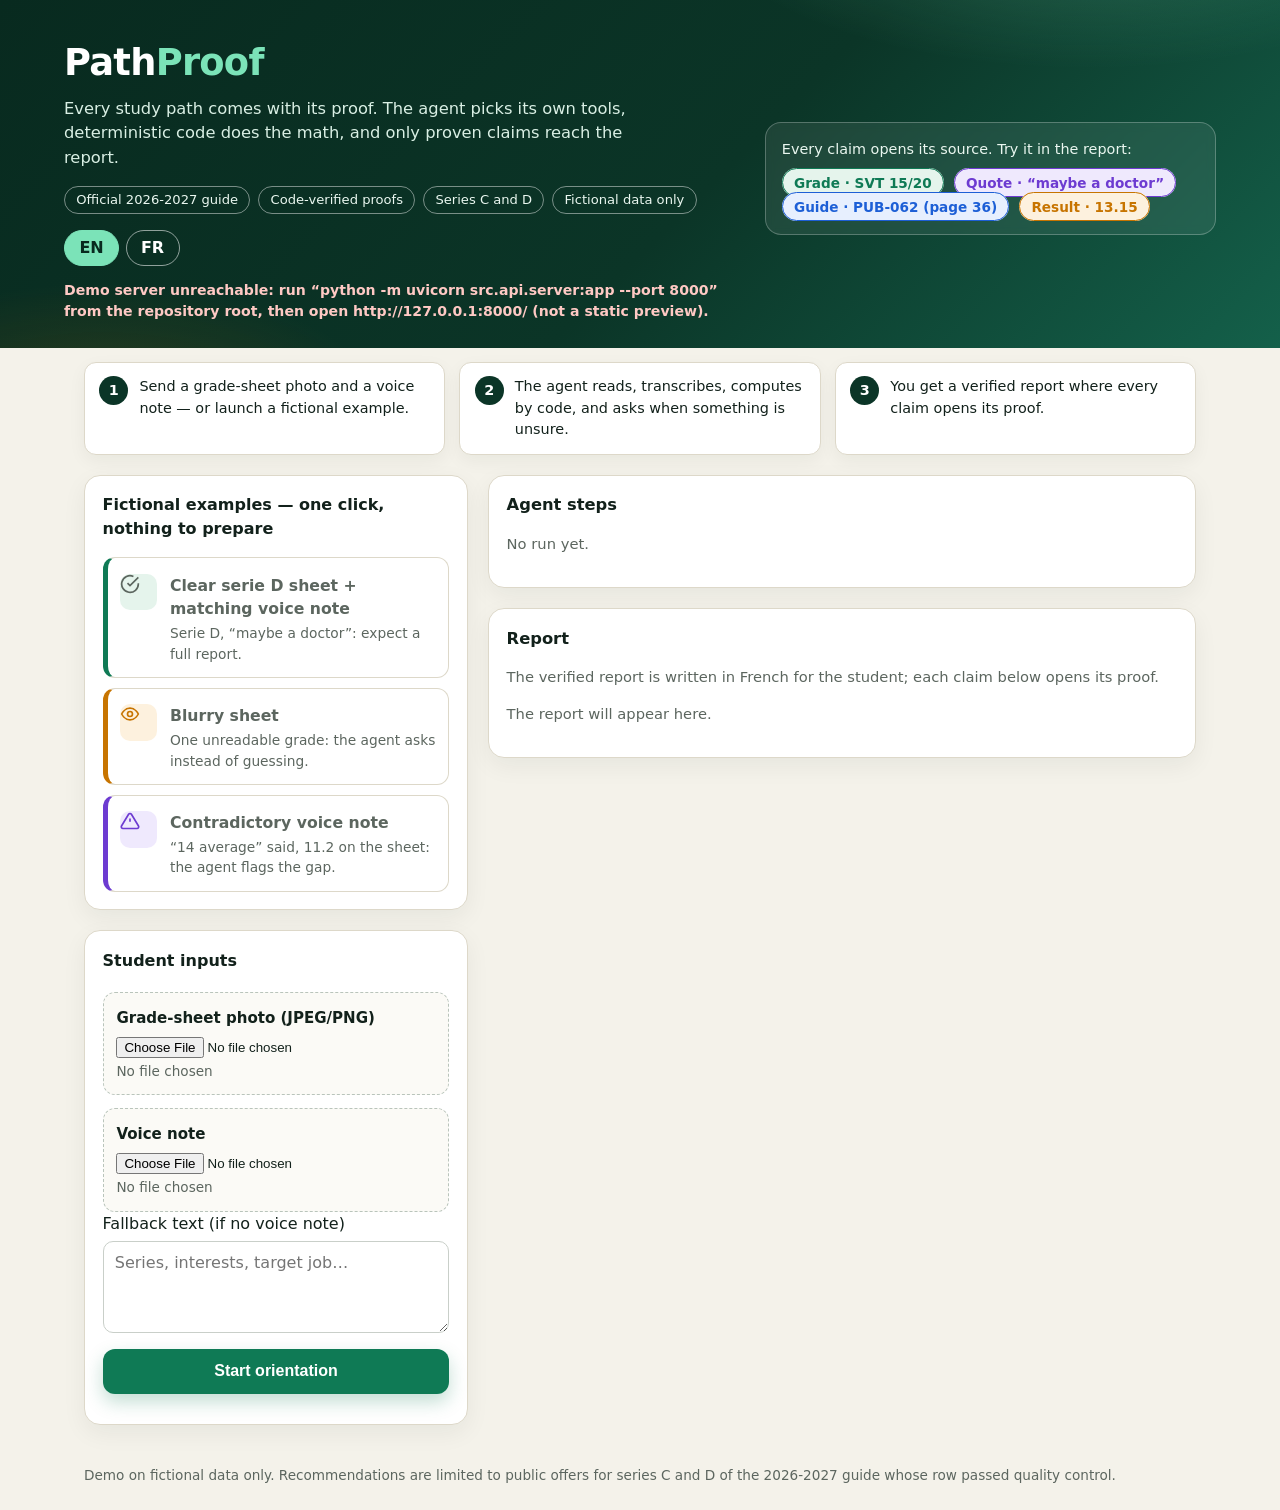
==== commit e0a116ce: "Add recorded execution fallback for the web demo Closes #32" ====
--- a/web/index.html
+++ b/web/index.html
@@ -108,6 +108,7 @@
 
         <section class="panel">
           <h2 data-i18n="reportHeading">Report</h2>
+          <p id="recorded-banner" class="recorded-banner" role="status" hidden data-i18n="recordedRun">Une exécution enregistrée — exemple fictif issu d’une exécution antérieure réussie.</p>
           <div id="verified-banner" hidden>
             <svg width="20" height="20" viewBox="0 0 24 24" fill="none" stroke="currentColor" stroke-width="2" aria-hidden="true"><path d="M12 22s8-4 8-10V5l-8-3-8 3v7c0 6 8 10 8 10Z"/><path d="m9 12 2 2 4-4"/></svg>
             <span data-i18n="verifiedBanner">Verified report — every claim checked by code</span>
--- a/web/styles.css
+++ b/web/styles.css
@@ -166,11 +166,18 @@
   background: var(--amber); color: #fff; font-weight: 700; cursor: pointer; font-size: 1rem;
 }
 #report { font-size: 0.94rem; }
+#recorded-banner {
+  border: 1px solid var(--amber); border-left-width: 5px; border-radius: 10px;
+  background: var(--amber-soft); color: var(--ink); padding: 0.6rem 0.8rem; margin: 0 0 0.8rem;
+  font-size: 0.9rem; font-weight: 700;
+}
+#recorded-banner[hidden] { display: none !important; }
 #verified-banner {
   display: flex; gap: 0.6rem; align-items: center; background: var(--green-soft); color: var(--deep);
   border: 1px solid var(--green); border-radius: 12px; padding: 0.6rem 0.8rem; margin-bottom: 0.8rem;
   font-weight: 700; font-size: 0.92rem;
 }
+#verified-banner[hidden] { display: none !important; }
 .claim { border: 1px solid var(--line); border-radius: 12px; padding: 0.8rem; margin-top: 0.7rem; background: #fff; }
 .claim p { margin: 0 0 0.4rem; }
 .proof-chip {
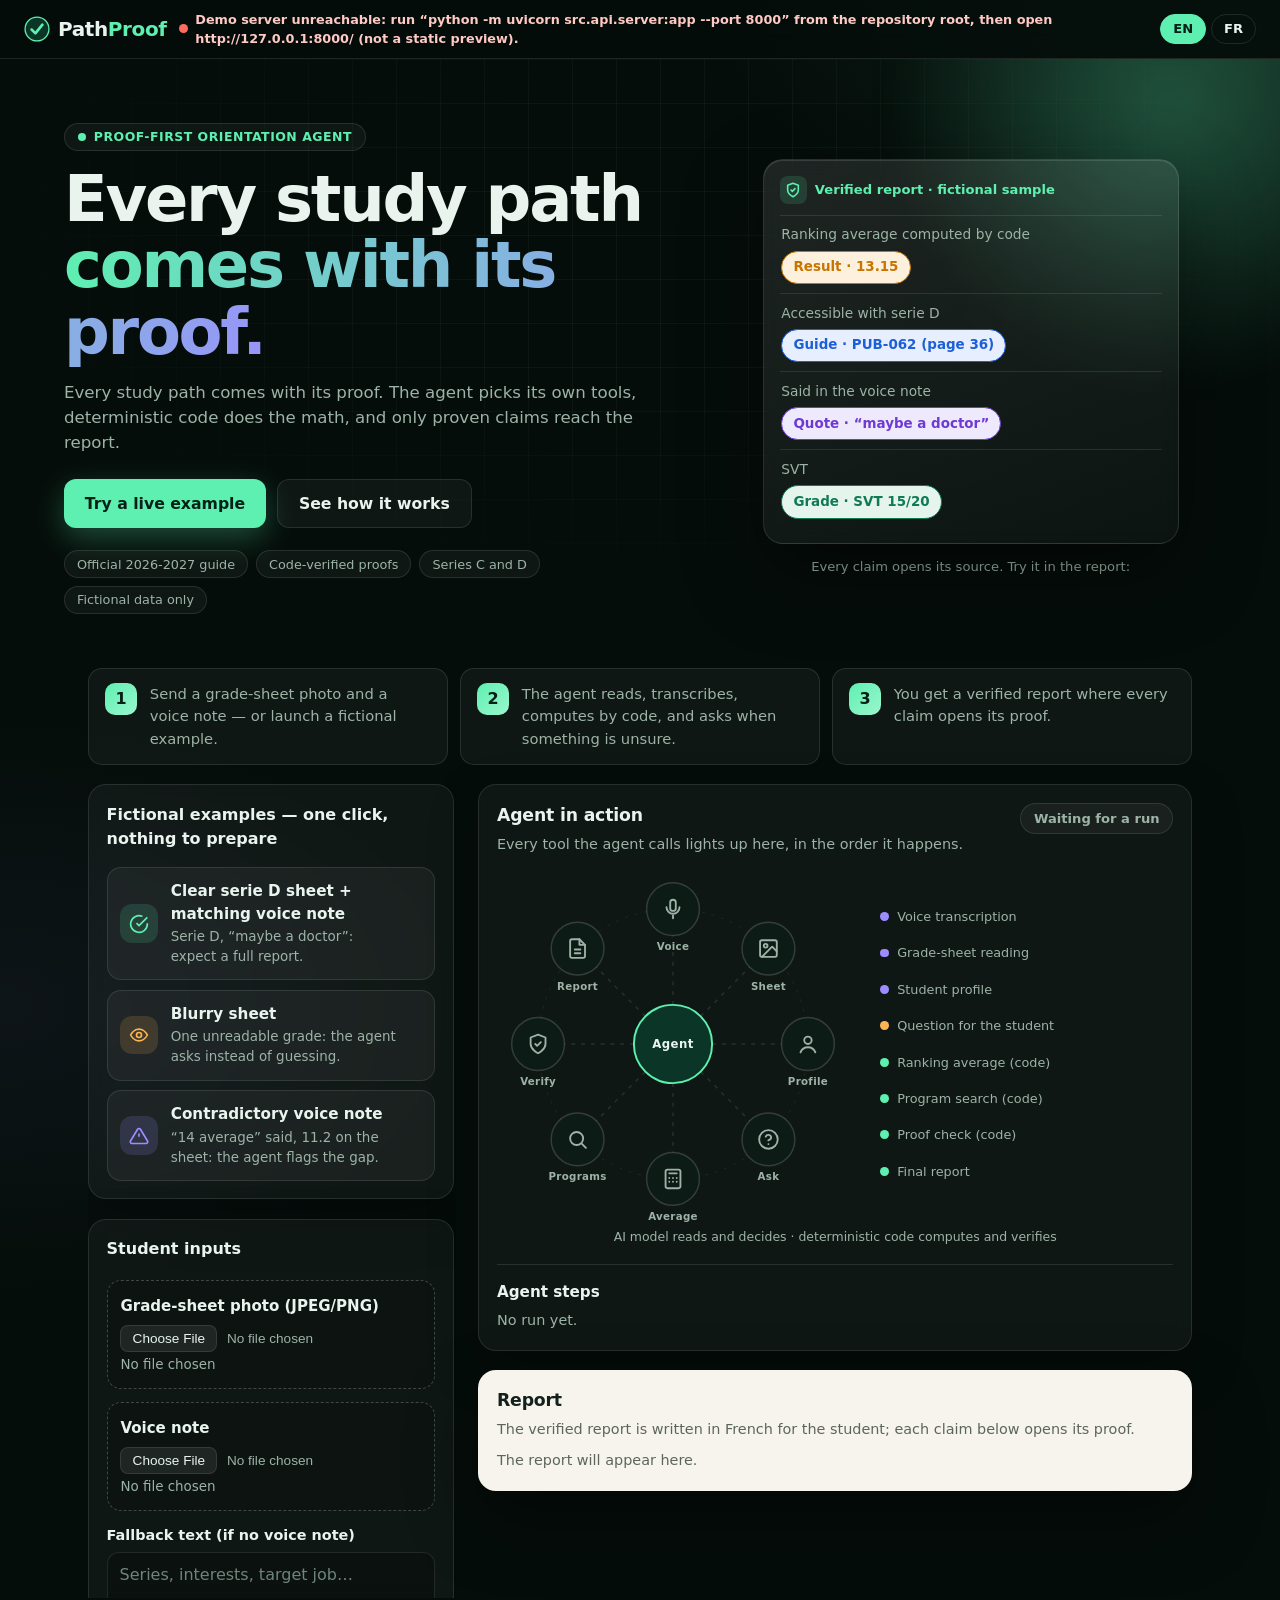
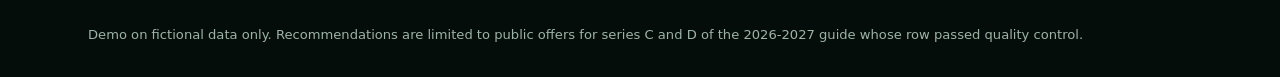
==== commit e6a15d95: "Redesign demo interface with live agent map and responsive dark theme (E5.5)" ====
--- a/web/index.html
+++ b/web/index.html
@@ -3,69 +3,86 @@
   <head>
     <meta charset="UTF-8" />
     <meta name="viewport" content="width=device-width, initial-scale=1.0" />
+    <meta name="theme-color" content="#050d0a" />
     <title>PathProof — demo</title>
     <link rel="icon" href="data:image/svg+xml,%3Csvg xmlns='http://www.w3.org/2000/svg' viewBox='0 0 24 24'%3E%3Ccircle cx='12' cy='12' r='11' fill='%230b3527'/%3E%3Cpath d='M7 12.5 10.5 16 17 8' stroke='%237be3b8' stroke-width='2.5' fill='none'/%3E%3C/svg%3E" />
     <link rel="stylesheet" href="styles.css" />
   </head>
   <body>
-    <header class="hero">
+    <header class="topbar">
+      <a class="brand" href="#top" aria-label="PathProof">
+        <svg width="26" height="26" viewBox="0 0 24 24" aria-hidden="true"><circle cx="12" cy="12" r="11" fill="#0b3527" stroke="#5ef0b0" stroke-width="1.2"/><path d="M7 12.5 10.5 16 17 8" stroke="#5ef0b0" stroke-width="2.4" fill="none" stroke-linecap="round" stroke-linejoin="round"/></svg>
+        <span class="wordmark">Path<em>Proof</em></span>
+      </a>
+      <p id="server-status" data-i18n="serverChecking">Checking the demo server…</p>
+      <div class="lang-switch" role="group" aria-label="Language">
+        <button type="button" class="lang-btn active" data-set-lang="en">EN</button>
+        <button type="button" class="lang-btn" data-set-lang="fr">FR</button>
+      </div>
+    </header>
+
+    <section class="hero" id="top">
+      <div class="hero-glow" aria-hidden="true"></div>
       <div class="hero-in">
-        <div>
-          <p class="wordmark">Path<em>Proof</em></p>
+        <div class="hero-copy">
+          <p class="eyebrow"><span class="eyebrow-dot" aria-hidden="true"></span><span data-i18n="heroEyebrow">Proof-first orientation agent</span></p>
+          <h1><span data-i18n="heroTitleA">Every study path</span> <span class="grad" data-i18n="heroTitleB">comes with its proof.</span></h1>
           <p class="tagline" data-i18n="tagline">Every study path comes with its proof. The agent picks its own tools, deterministic code does the math, and only proven claims reach the report.</p>
+          <div class="hero-cta">
+            <a class="btn-primary" href="#demo" data-i18n="ctaTry">Try a live example</a>
+            <a class="btn-ghost" href="#how" data-i18n="ctaHow">See how it works</a>
+          </div>
           <div class="badges">
             <span class="badge" data-i18n="badgeGuide">Official 2026-2027 guide</span>
             <span class="badge" data-i18n="badgeProofs">Code-verified proofs</span>
             <span class="badge" data-i18n="badgeSeries">Series C and D</span>
             <span class="badge" data-i18n="badgeFictional">Fictional data only</span>
           </div>
-          <div class="lang-switch" role="group" aria-label="Language">
-            <button type="button" class="lang-btn active" data-set-lang="en">EN</button>
-            <button type="button" class="lang-btn" data-set-lang="fr">FR</button>
-          </div>
-          <p id="server-status" data-i18n="serverChecking">Checking the demo server…</p>
         </div>
         <aside class="hero-proof" aria-hidden="true">
-          <p data-i18n="heroProof">Every claim opens its source. Try it in the report:</p>
-          <span class="proof-chip chip-grade">Grade · SVT 15/20</span>
-          <span class="proof-chip chip-transcript">Quote · “maybe a doctor”</span>
-          <span class="proof-chip chip-filiere">Guide · PUB-062 (page 36)</span>
-          <span class="proof-chip chip-calc">Result · 13.15</span>
+          <div class="mock-card">
+            <p class="mock-title"><span class="mock-shield"><svg width="16" height="16" viewBox="0 0 24 24" fill="none" stroke="currentColor" stroke-width="2.4" stroke-linecap="round" stroke-linejoin="round"><path d="M12 22s8-4 8-10V5l-8-3-8 3v7c0 6 8 10 8 10Z"/><path d="m9 12 2 2 4-4"/></svg></span><span data-i18n="mockTitle">Verified report · fictional sample</span></p>
+            <div class="mock-row"><p data-i18n="mockClaim1">Ranking average computed by code</p><span class="proof-chip chip-calc">Result · 13.15</span></div>
+            <div class="mock-row"><p data-i18n="mockClaim2">Accessible with serie D</p><span class="proof-chip chip-filiere">Guide · PUB-062 (page 36)</span></div>
+            <div class="mock-row"><p data-i18n="mockClaim3">Said in the voice note</p><span class="proof-chip chip-transcript">Quote · “maybe a doctor”</span></div>
+            <div class="mock-row"><p>SVT</p><span class="proof-chip chip-grade">Grade · SVT 15/20</span></div>
+          </div>
+          <p class="mock-caption" data-i18n="heroProof">Every claim opens its source. Try it in the report:</p>
         </aside>
       </div>
-    </header>
+    </section>
 
-    <div class="how">
+    <section class="how reveal" id="how">
       <div class="how-step"><span class="how-num">1</span><p data-i18n="how1">Send a grade-sheet photo and a voice note — or launch a fictional example.</p></div>
       <div class="how-step"><span class="how-num">2</span><p data-i18n="how2">The agent reads, transcribes, computes by code, and asks when something is unsure.</p></div>
       <div class="how-step"><span class="how-num">3</span><p data-i18n="how3">You get a verified report where every claim opens its proof.</p></div>
-    </div>
+    </section>
 
-    <div class="layout">
-      <div>
-        <section class="panel">
+    <div class="layout" id="demo">
+      <div class="side">
+        <section class="panel reveal">
           <fieldset>
             <legend data-i18n="examplesLegend">Fictional examples — one click, nothing to prepare</legend>
             <button type="button" class="example-btn" data-example="coherent">
               <span class="ex-icon" aria-hidden="true"><svg width="20" height="20" viewBox="0 0 24 24" fill="none" stroke="currentColor" stroke-width="2"><path d="M22 11.1V12a10 10 0 1 1-5.9-9.1"/><path d="M22 4 12 14l-3-3"/></svg></span>
-              <span><strong data-i18n="ex1Title">Clear serie D sheet + matching voice note</strong>
+              <span class="ex-text"><strong data-i18n="ex1Title">Clear serie D sheet + matching voice note</strong>
               <span class="ex-desc" data-i18n="ex1Desc">Serie D, “maybe a doctor”: expect a full report.</span></span>
             </button>
             <button type="button" class="example-btn" data-example="blurry">
               <span class="ex-icon" aria-hidden="true"><svg width="20" height="20" viewBox="0 0 24 24" fill="none" stroke="currentColor" stroke-width="2"><path d="M2 12s3.5-7 10-7 10 7 10 7-3.5 7-10 7-10-7-10-7Z"/><circle cx="12" cy="12" r="3"/></svg></span>
-              <span><strong data-i18n="ex2Title">Blurry sheet</strong>
+              <span class="ex-text"><strong data-i18n="ex2Title">Blurry sheet</strong>
               <span class="ex-desc" data-i18n="ex2Desc">One unreadable grade: the agent asks instead of guessing.</span></span>
             </button>
             <button type="button" class="example-btn" data-example="contradictory">
               <span class="ex-icon" aria-hidden="true"><svg width="20" height="20" viewBox="0 0 24 24" fill="none" stroke="currentColor" stroke-width="2"><path d="M12 9v4"/><path d="M12 17h.01"/><path d="M10.3 3.9 1.8 18a2 2 0 0 0 1.7 3h17a2 2 0 0 0 1.7-3L13.7 3.9a2 2 0 0 0-3.4 0Z"/></svg></span>
-              <span><strong data-i18n="ex3Title">Contradictory voice note</strong>
+              <span class="ex-text"><strong data-i18n="ex3Title">Contradictory voice note</strong>
               <span class="ex-desc" data-i18n="ex3Desc">“14 average” said, 11.2 on the sheet: the agent flags the gap.</span></span>
             </button>
           </fieldset>
         </section>
 
         <form id="demo-form">
-          <section class="panel">
+          <section class="panel reveal">
             <fieldset>
               <legend data-i18n="formLegend">Student inputs</legend>
               <label class="drop">
@@ -79,7 +96,7 @@
                 <span class="file-name" id="voice-name" data-i18n="noFile">No file chosen</span>
               </label>
               <label>
-                <span data-i18n="fallbackLabel">Fallback text (if no voice note)</span>
+                <span class="field-label" data-i18n="fallbackLabel">Fallback text (if no voice note)</span>
                 <textarea id="fallback-text" rows="3" data-i18n-ph="fallbackPh" placeholder="Series, interests, target job…"></textarea>
               </label>
               <button type="submit" class="cta" id="submit-btn" data-i18n="submit">Start orientation</button>
@@ -90,9 +107,18 @@
         </form>
       </div>
 
-      <main>
-        <section class="panel">
-          <h2 data-i18n="stepsHeading">Agent steps</h2>
+      <main class="stage">
+        <section class="panel agent-panel" id="agent-panel" data-agent-map-root data-agent-state="idle">
+          <div class="agent-head">
+            <div>
+              <h2 data-i18n="agentPanelTitle">Agent in action</h2>
+              <p class="muted" data-i18n="agentPanelSub">Every tool the agent calls lights up here, in the order it happens.</p>
+            </div>
+            <p class="agent-status" data-agent-status aria-live="polite"></p>
+          </div>
+          <div class="agent-map" id="agent-map"></div>
+          <p class="legend-hint" data-i18n="legendHint">AI model reads and decides · deterministic code computes and verifies</p>
+          <h3 class="trace-title" data-i18n="stepsHeading">Agent steps</h3>
           <div id="steps"><p class="muted" data-i18n="stepsEmpty">No run yet.</p></div>
         </section>
 
@@ -100,17 +126,17 @@
           <h2 data-i18n="questionHeading">A question from the agent</h2>
           <p id="question"></p>
           <label>
-            <span data-i18n="answerLabel">Your answer</span>
+            <span class="field-label" data-i18n="answerLabel">Your answer</span>
             <input type="text" id="answer-input" />
           </label>
           <button type="button" id="answer-btn" data-i18n="answerButton">Reply</button>
         </div>
 
-        <section class="panel">
+        <section class="panel paper" id="report-panel">
           <h2 data-i18n="reportHeading">Report</h2>
           <p id="recorded-banner" class="recorded-banner" role="status" hidden data-i18n="recordedRun">Une exécution enregistrée — exemple fictif issu d’une exécution antérieure réussie.</p>
           <div id="verified-banner" hidden>
-            <svg width="20" height="20" viewBox="0 0 24 24" fill="none" stroke="currentColor" stroke-width="2" aria-hidden="true"><path d="M12 22s8-4 8-10V5l-8-3-8 3v7c0 6 8 10 8 10Z"/><path d="m9 12 2 2 4-4"/></svg>
+            <svg width="20" height="20" viewBox="0 0 24 24" fill="none" stroke="currentColor" stroke-width="2" aria-hidden="true"><path d="M12 22s8-4 8-10V5l-8-3-8 3v7c0 6 8 10 8 10Z"/><path class="check" d="m9 12 2 2 4-4"/></svg>
             <span data-i18n="verifiedBanner">Verified report — every claim checked by code</span>
           </div>
           <p class="muted" data-i18n="reportNote">The verified report is written in French for the student; each claim below opens its proof.</p>
--- a/web/styles.css
+++ b/web/styles.css
@@ -1,5 +1,18 @@
-/* PathProof demo styles: layout, timeline, proof chips, dialog. */
+/* PathProof demo styles: dark "mission control" shell, live agent map,
+   timeline, proof chips, light paper report, dialog. Mobile-first at 375 px. */
 :root {
+  --bg: #050d0a;
+  --bg-2: #0a1712;
+  --surface: rgba(255, 255, 255, 0.045);
+  --surface-strong: rgba(255, 255, 255, 0.08);
+  --stroke: rgba(255, 255, 255, 0.10);
+  --text: #e9f4ee;
+  --text-dim: #9db3a7;
+  --mint: #5ef0b0;
+  --mint-deep: #0f7a55;
+  --model: #9d8cff;
+  --code: #5ef0b0;
+  --human: #ffb454;
   --ink: #12211b;
   --deep: #0b3527;
   --green: #0f7a55;
@@ -10,216 +23,458 @@
   --violet-soft: #efe9fd;
   --blue: #1d5fd6;
   --blue-soft: #e7effe;
-  --paper: #f4f2ea;
-  --card: #ffffff;
+  --paper: #f6f4ec;
   --line: #ddd8c9;
   --muted: #5c665f;
   --red: #b3261e;
-  --radius: 16px;
+  --radius: 18px;
+  --gutter: 1rem;
   font-family: "Avenir Next", "Segoe UI", system-ui, sans-serif;
   line-height: 1.5;
-  color: var(--ink);
-  background: var(--paper);
+  color: var(--text);
+  background: var(--bg);
+  color-scheme: dark;
 }
 * { box-sizing: border-box; }
-body { margin: 0; }
-.hero {
+html { scroll-behavior: smooth; scroll-padding-top: 4.5rem; }
+body {
+  margin: 0; min-height: 100vh; overflow-x: hidden;
   background:
-    radial-gradient(42rem 18rem at 85% -30%, rgba(123, 227, 184, 0.28), transparent 60%),
-    radial-gradient(30rem 14rem at 8% 120%, rgba(199, 116, 0, 0.20), transparent 60%),
-    linear-gradient(135deg, #082a1f 0%, var(--deep) 55%, #14604a 100%);
-  color: #fff;
-  padding: 2.2rem 1.25rem 1.6rem;
-}
-.hero-in { max-width: 72rem; margin: 0 auto; display: grid; grid-template-columns: 1.5fr 1fr; gap: 1.5rem; }
-.wordmark { font-size: 2.3rem; font-weight: 800; letter-spacing: -0.02em; margin: 0; }
-.wordmark em { font-style: normal; color: #7be3b8; }
-.tagline { margin: 0.4rem 0 0; color: #d9efe4; max-width: 36rem; font-size: 1.02rem; }
-.badges { display: flex; flex-wrap: wrap; gap: 0.5rem; margin-top: 1rem; }
+    radial-gradient(60rem 30rem at 100% 0%, rgba(94, 240, 176, 0.07), transparent 60%),
+    radial-gradient(50rem 30rem at 0% 60%, rgba(157, 140, 255, 0.06), transparent 60%),
+    var(--bg);
+}
+a { color: inherit; }
+:focus-visible { outline: 2px solid var(--mint); outline-offset: 2px; }
+
+/* ---------- top bar ---------- */
+.topbar {
+  position: sticky; top: 0; z-index: 20; display: flex; align-items: center; gap: 0.8rem;
+  padding: 0.6rem var(--gutter); background: rgba(5, 13, 10, 0.72);
+  backdrop-filter: blur(14px); -webkit-backdrop-filter: blur(14px);
+  border-bottom: 1px solid var(--stroke);
+}
+.brand { display: flex; align-items: center; gap: 0.5rem; text-decoration: none; flex: none; }
+.wordmark { font-size: 1.25rem; font-weight: 800; letter-spacing: -0.02em; margin: 0; }
+.wordmark em { font-style: normal; color: var(--mint); }
+#server-status {
+  margin: 0 auto 0 0; font-size: 0.8rem; color: var(--text-dim); min-width: 0;
+  display: flex; align-items: center; gap: 0.45rem; overflow: hidden; text-overflow: ellipsis;
+  white-space: nowrap;
+}
+#server-status::before {
+  content: ""; flex: none; width: 0.55rem; height: 0.55rem; border-radius: 50%;
+  background: var(--mint); box-shadow: 0 0 0 0 rgba(94, 240, 176, 0.6);
+  animation: ping 2.2s ease-out infinite;
+}
+#server-status.bad { color: #ffc9c4; font-weight: 600; white-space: normal; }
+#server-status.bad::before { background: #ff6b5e; animation: none; }
+.lang-switch { display: flex; gap: 0.3rem; flex: none; }
+.lang-btn {
+  border: 1px solid var(--stroke); background: transparent; color: var(--text);
+  border-radius: 999px; padding: 0.25rem 0.75rem; font: inherit; font-size: 0.82rem;
+  font-weight: 700; cursor: pointer; transition: background 0.2s, color 0.2s;
+}
+.lang-btn.active { background: var(--mint); border-color: var(--mint); color: #062018; }
+
+/* ---------- hero ---------- */
+.hero { position: relative; overflow: hidden; padding: 2.4rem var(--gutter) 2rem; }
+.hero::before {
+  content: ""; position: absolute; inset: 0; pointer-events: none;
+  background-image:
+    linear-gradient(rgba(255, 255, 255, 0.04) 1px, transparent 1px),
+    linear-gradient(90deg, rgba(255, 255, 255, 0.04) 1px, transparent 1px);
+  background-size: 44px 44px;
+  mask-image: radial-gradient(ellipse 70% 80% at 50% 30%, #000 30%, transparent 75%);
+  -webkit-mask-image: radial-gradient(ellipse 70% 80% at 50% 30%, #000 30%, transparent 75%);
+}
+.hero-glow {
+  position: absolute; width: 38rem; height: 38rem; right: -12rem; top: -16rem; border-radius: 50%;
+  background: radial-gradient(circle, rgba(94, 240, 176, 0.28), transparent 65%);
+  filter: blur(20px); animation: drift 14s ease-in-out infinite alternate; pointer-events: none;
+}
+.hero-in {
+  position: relative; max-width: 72rem; margin: 0 auto;
+  display: grid; grid-template-columns: 1fr; gap: 2rem; align-items: center;
+}
+.eyebrow {
+  display: inline-flex; align-items: center; gap: 0.5rem; margin: 0 0 0.9rem;
+  padding: 0.25rem 0.8rem; border: 1px solid var(--stroke); border-radius: 999px;
+  background: var(--surface); font-size: 0.78rem; letter-spacing: 0.04em; text-transform: uppercase;
+  color: var(--mint); font-weight: 700;
+}
+.eyebrow-dot { width: 0.5rem; height: 0.5rem; border-radius: 50%; background: var(--mint); animation: ping 2.2s ease-out infinite; }
+h1 {
+  margin: 0; font-size: clamp(2.1rem, 8vw, 4rem); line-height: 1.04; letter-spacing: -0.035em; font-weight: 800;
+}
+.grad {
+  background: linear-gradient(100deg, #5ef0b0 0%, #9d8cff 55%, #ffb454 100%);
+  background-size: 200% 100%; -webkit-background-clip: text; background-clip: text;
+  color: transparent; animation: shine 7s ease-in-out infinite alternate;
+}
+.tagline { margin: 1rem 0 0; color: var(--text-dim); max-width: 38rem; font-size: 1.04rem; }
+.hero-cta { display: flex; flex-wrap: wrap; gap: 0.7rem; margin-top: 1.4rem; }
+.btn-primary, .btn-ghost {
+  display: inline-flex; align-items: center; justify-content: center; text-decoration: none;
+  padding: 0.75rem 1.3rem; border-radius: 12px; font-weight: 700; font-size: 0.98rem;
+  transition: transform 0.18s ease, box-shadow 0.18s ease, background 0.18s ease;
+}
+.btn-primary { background: var(--mint); color: #062018; box-shadow: 0 10px 30px rgba(94, 240, 176, 0.28); }
+.btn-primary:hover { transform: translateY(-2px); box-shadow: 0 14px 36px rgba(94, 240, 176, 0.4); }
+.btn-ghost { border: 1px solid var(--stroke); background: var(--surface); }
+.btn-ghost:hover { background: var(--surface-strong); transform: translateY(-2px); }
+.badges { display: flex; flex-wrap: wrap; gap: 0.5rem; margin-top: 1.4rem; }
 .badge {
-  border: 1px solid rgba(255, 255, 255, 0.45); border-radius: 999px;
-  padding: 0.2rem 0.7rem; font-size: 0.82rem; color: #eaf7f0;
-}
-.lang-switch { display: flex; gap: 0.4rem; margin-top: 1rem; }
-.lang-btn {
-  border: 1px solid rgba(255, 255, 255, 0.55); background: transparent; color: #fff;
-  border-radius: 999px; padding: 0.3rem 0.9rem; font: inherit; font-weight: 700; cursor: pointer;
-}
-.lang-btn.active { background: #7be3b8; border-color: #7be3b8; color: #082a1f; }
-#server-status { margin: 0.9rem 0 0; font-size: 0.88rem; color: #bfe8d2; }
-#server-status.bad { color: #ffc9c4; font-weight: 600; }
-.hero-proof {
-  align-self: center; background: rgba(255, 255, 255, 0.08); border: 1px solid rgba(255, 255, 255, 0.25);
-  border-radius: var(--radius); padding: 1rem; backdrop-filter: blur(4px);
-}
-.hero-proof p { margin: 0 0 0.6rem; font-size: 0.9rem; color: #eaf7f0; }
-.hero-proof .proof-chip { cursor: default; }
+  border: 1px solid var(--stroke); border-radius: 999px; background: var(--surface);
+  padding: 0.2rem 0.75rem; font-size: 0.8rem; color: var(--text-dim);
+}
+.hero-proof { justify-self: center; width: 100%; max-width: 26rem; animation: float 6s ease-in-out infinite; }
+.mock-card {
+  background: linear-gradient(160deg, rgba(255, 255, 255, 0.10), rgba(255, 255, 255, 0.03));
+  border: 1px solid var(--stroke); border-radius: 20px; padding: 1rem; backdrop-filter: blur(10px);
+  box-shadow: 0 30px 80px rgba(0, 0, 0, 0.45), inset 0 1px 0 rgba(255, 255, 255, 0.12);
+}
+.mock-title {
+  display: flex; align-items: center; gap: 0.5rem; margin: 0 0 0.7rem; font-size: 0.82rem;
+  font-weight: 700; color: var(--mint);
+}
+.mock-shield { display: grid; place-items: center; width: 1.7rem; height: 1.7rem; border-radius: 8px; background: rgba(94, 240, 176, 0.14); }
+.mock-row {
+  padding: 0.55rem 0.1rem; border-top: 1px solid var(--stroke);
+  opacity: 0; animation: rowIn 0.6s ease forwards;
+}
+.mock-row:nth-of-type(1) { animation-delay: 0.3s; }
+.mock-row:nth-of-type(2) { animation-delay: 0.8s; }
+.mock-row:nth-of-type(3) { animation-delay: 1.3s; }
+.mock-row:nth-of-type(4) { animation-delay: 1.8s; }
+.mock-row p { margin: 0; font-size: 0.86rem; color: var(--text-dim); }
+.mock-caption { margin: 0.8rem 0 0; font-size: 0.82rem; color: var(--text-dim); text-align: center; }
+
+/* ---------- how it works ---------- */
 .how {
-  max-width: 72rem; margin: -0.2rem auto 0; padding: 1.1rem 1.25rem 0;
-  display: grid; grid-template-columns: repeat(3, 1fr); gap: 0.9rem;
+  position: relative; max-width: 72rem; margin: 0 auto; padding: 0.4rem var(--gutter) 0;
+  display: grid; grid-template-columns: 1fr; gap: 0.75rem; counter-reset: how;
 }
 .how-step {
-  background: var(--card); border: 1px solid var(--line); border-radius: 12px; padding: 0.8rem 0.9rem;
-  display: flex; gap: 0.7rem; align-items: flex-start; box-shadow: 0 6px 18px rgba(18, 33, 27, 0.05);
-}
+  background: var(--surface); border: 1px solid var(--stroke); border-radius: 14px; padding: 0.9rem 1rem;
+  display: flex; gap: 0.8rem; align-items: flex-start; transition: transform 0.2s ease, border-color 0.2s ease;
+}
+.how-step:hover { transform: translateY(-3px); border-color: rgba(94, 240, 176, 0.45); }
 .how-num {
-  flex: none; width: 1.8rem; height: 1.8rem; border-radius: 50%; background: var(--deep); color: #fff;
-  display: grid; place-items: center; font-weight: 800; font-size: 0.9rem;
-}
-.how-step p { margin: 0; font-size: 0.9rem; }
+  flex: none; width: 2rem; height: 2rem; border-radius: 10px; color: #062018; font-weight: 800;
+  background: linear-gradient(135deg, var(--mint), #9bf6cf); display: grid; place-items: center;
+}
+.how-step p { margin: 0; font-size: 0.92rem; color: var(--text-dim); }
+
+/* ---------- layout ---------- */
 .layout {
-  max-width: 72rem; margin: 0 auto; padding: 1.25rem;
-  display: grid; grid-template-columns: 24rem 1fr; gap: 1.25rem; align-items: start;
-}
+  max-width: 72rem; margin: 0 auto; padding: 1.2rem var(--gutter);
+  display: grid; grid-template-columns: minmax(0, 1fr); gap: 1.2rem; align-items: start;
+}
+.stage, .side { min-width: 0; }
 .panel {
-  background: var(--card); border: 1px solid var(--line); border-radius: var(--radius);
-  padding: 1.1rem; box-shadow: 0 8px 24px rgba(18, 33, 27, 0.06); margin-bottom: 1.25rem;
-}
-.panel h2 { font-size: 1.02rem; margin: 0 0 0.4rem; }
+  background: var(--surface); border: 1px solid var(--stroke); border-radius: var(--radius);
+  padding: 1.1rem; margin-bottom: 1.2rem; backdrop-filter: blur(8px);
+  box-shadow: 0 20px 50px rgba(0, 0, 0, 0.25);
+}
+.panel h2 { font-size: 1.08rem; margin: 0 0 0.3rem; letter-spacing: -0.01em; }
 .panel h3 { font-size: 0.95rem; margin: 0 0 0.4rem; }
-.muted { color: var(--muted); font-size: 0.92rem; }
-fieldset { border: none; margin: 0; padding: 0; }
+.muted { color: var(--text-dim); font-size: 0.9rem; margin: 0; }
+fieldset { border: none; margin: 0; padding: 0; min-width: 0; }
 legend { font-weight: 700; padding: 0; margin-bottom: 0.4rem; }
+.field-label { display: block; margin-top: 0.9rem; font-size: 0.9rem; font-weight: 600; }
+
+/* ---------- examples + form ---------- */
 .example-btn {
-  display: flex; gap: 0.8rem; align-items: flex-start; width: 100%; text-align: left;
-  background: #fff; border: 1px solid var(--line); border-left: 5px solid var(--green);
-  border-radius: 12px; padding: 0.8rem; margin-top: 0.6rem; cursor: pointer; font: inherit;
-  transition: transform 0.15s ease, box-shadow 0.15s ease, border-color 0.15s ease;
+  display: flex; gap: 0.8rem; align-items: center; width: 100%; text-align: left; color: inherit;
+  background: var(--surface); border: 1px solid var(--stroke); border-radius: 14px;
+  padding: 0.75rem; margin-top: 0.6rem; cursor: pointer; font: inherit; position: relative; overflow: hidden;
+  transition: transform 0.18s ease, border-color 0.18s ease, background 0.18s ease;
+}
+.example-btn::after {
+  content: "→"; margin-left: auto; color: var(--mint); opacity: 0; transform: translateX(-6px);
+  transition: opacity 0.18s, transform 0.18s;
 }
 .example-btn:hover:not(:disabled) {
-  border-color: var(--green); transform: translateY(-2px);
-  box-shadow: 0 10px 22px rgba(18, 33, 27, 0.10);
-}
-.example-btn[data-example="blurry"] { border-left-color: var(--amber); }
-.example-btn[data-example="contradictory"] { border-left-color: var(--violet); }
-.example-btn strong { display: block; font-size: 0.98rem; }
-.example-btn span { display: block; color: var(--muted); font-size: 0.86rem; margin-top: 0.15rem; }
-.example-btn .ex-desc { color: var(--muted); }
+  border-color: rgba(94, 240, 176, 0.55); background: var(--surface-strong); transform: translateY(-2px);
+}
+.example-btn:hover:not(:disabled)::after { opacity: 1; transform: translateX(0); }
+.ex-text { min-width: 0; }
+.example-btn strong { display: block; font-size: 0.95rem; }
+.example-btn .ex-desc { display: block; color: var(--text-dim); font-size: 0.84rem; margin-top: 0.1rem; }
 .ex-icon {
-  flex: none; width: 2.3rem; height: 2.3rem; border-radius: 10px; display: grid; place-items: center;
-  background: var(--green-soft); color: var(--green);
-}
-.example-btn[data-example="blurry"] .ex-icon { background: var(--amber-soft); color: var(--amber); }
-.example-btn[data-example="contradictory"] .ex-icon { background: var(--violet-soft); color: var(--violet); }
+  flex: none; width: 2.4rem; height: 2.4rem; border-radius: 12px; display: grid; place-items: center;
+  background: rgba(94, 240, 176, 0.14); color: var(--mint);
+}
+.example-btn[data-example="blurry"] .ex-icon { background: rgba(255, 180, 84, 0.15); color: var(--human); }
+.example-btn[data-example="contradictory"] .ex-icon { background: rgba(157, 140, 255, 0.16); color: var(--model); }
 .drop {
-  display: block; border: 1.5px dashed #b9c4bb; border-radius: 12px; padding: 0.8rem;
-  margin-top: 0.8rem; cursor: pointer; background: #fbfaf6;
-}
-.drop:hover { border-color: var(--green); }
+  display: block; border: 1.5px dashed rgba(255, 255, 255, 0.22); border-radius: 14px; padding: 0.8rem;
+  margin-top: 0.8rem; cursor: pointer; background: rgba(0, 0, 0, 0.18); transition: border-color 0.2s, background 0.2s;
+}
+.drop:hover { border-color: var(--mint); background: rgba(94, 240, 176, 0.05); }
 .drop .drop-title { font-weight: 600; font-size: 0.94rem; }
-.drop .file-name { display: block; color: var(--muted); font-size: 0.85rem; margin-top: 0.2rem; overflow-wrap: anywhere; }
-.drop input[type="file"] { display: block; margin-top: 0.45rem; max-width: 100%; }
+.drop .file-name { display: block; color: var(--text-dim); font-size: 0.84rem; margin-top: 0.2rem; overflow-wrap: anywhere; }
+.drop input[type="file"] { display: block; margin-top: 0.45rem; max-width: 100%; color: var(--text-dim); font-size: 0.85rem; }
+.drop input[type="file"]::file-selector-button {
+  border: 1px solid var(--stroke); background: var(--surface-strong); color: var(--text);
+  border-radius: 8px; padding: 0.3rem 0.7rem; margin-right: 0.6rem; font: inherit; cursor: pointer;
+}
 textarea, input[type="text"] {
-  display: block; width: 100%; margin-top: 0.35rem; font: inherit; padding: 0.55rem 0.7rem;
-  border: 1px solid #c9cfc9; border-radius: 10px; background: #fff;
-}
+  display: block; width: 100%; margin-top: 0.35rem; font: inherit; padding: 0.6rem 0.75rem; color: var(--text);
+  border: 1px solid var(--stroke); border-radius: 12px; background: rgba(0, 0, 0, 0.25);
+}
+textarea::placeholder, input::placeholder { color: #6e857a; }
 .cta {
-  width: 100%; margin-top: 1rem; padding: 0.85rem 1.2rem; font-size: 1rem; font-weight: 700;
-  border: none; border-radius: 12px; background: var(--green); color: #fff; cursor: pointer;
-  box-shadow: 0 8px 18px rgba(15, 122, 85, 0.25);
-}
-.cta:hover:not(:disabled) { background: #0b6647; }
-button:disabled { opacity: 0.55; cursor: not-allowed; }
-#busy-bar { height: 6px; border-radius: 999px; background: var(--green-soft); overflow: hidden; margin-top: 1rem; }
+  width: 100%; margin-top: 1rem; padding: 0.9rem 1.2rem; font-size: 1rem; font-weight: 800;
+  border: none; border-radius: 14px; color: #062018; cursor: pointer;
+  background: linear-gradient(120deg, var(--mint), #9bf6cf, var(--mint)); background-size: 200% 100%;
+  box-shadow: 0 12px 30px rgba(94, 240, 176, 0.25); transition: transform 0.18s, box-shadow 0.18s;
+}
+.cta:hover:not(:disabled) { transform: translateY(-2px); box-shadow: 0 16px 40px rgba(94, 240, 176, 0.4); background-position: 100% 0; }
+button:disabled { opacity: 0.5; cursor: not-allowed; }
+#busy-bar { height: 4px; border-radius: 999px; background: var(--surface-strong); overflow: hidden; margin-top: 1rem; }
+#busy-bar[hidden] { display: none; }
 #busy-bar i {
-  display: block; height: 100%; width: 40%; border-radius: 999px; background: var(--green);
-  animation: slide 1.2s ease-in-out infinite alternate;
-}
-@keyframes slide { from { margin-left: 0; } to { margin-left: 60%; } }
-#status { font-size: 0.92rem; margin: 0.8rem 0 0; }
-#status.error { color: var(--red); font-weight: 600; }
-.timeline { position: relative; margin-top: 0.6rem; }
+  display: block; height: 100%; width: 40%; border-radius: 999px;
+  background: linear-gradient(90deg, transparent, var(--mint), transparent);
+  animation: slide 1.1s ease-in-out infinite alternate;
+}
+#status { font-size: 0.9rem; margin: 0.8rem 0 0; min-height: 1.2em; }
+#status.error { color: #ffb4ad; font-weight: 600; }
+
+/* ---------- live agent panel ---------- */
+.agent-panel { overflow: hidden; position: relative; }
+.agent-panel::before {
+  content: ""; position: absolute; inset: 0 0 auto 0; height: 2px; pointer-events: none;
+  background: linear-gradient(90deg, transparent, var(--mint), transparent); opacity: 0.0;
+  transition: opacity 0.4s;
+}
+.agent-panel[data-agent-state="thinking"]::before { opacity: 1; animation: scan 2.2s linear infinite; background-size: 50% 100%; background-repeat: no-repeat; }
+.agent-head { display: flex; flex-wrap: wrap; align-items: flex-start; justify-content: space-between; gap: 0.5rem 1rem; }
+.agent-status {
+  margin: 0; padding: 0.3rem 0.8rem; border-radius: 999px; font-size: 0.82rem; font-weight: 700;
+  border: 1px solid var(--stroke); background: var(--surface); color: var(--text-dim); transition: color 0.3s, border-color 0.3s;
+}
+[data-agent-state="thinking"] .agent-status { color: var(--mint); border-color: rgba(94, 240, 176, 0.5); }
+[data-agent-state="waiting"] .agent-status { color: var(--human); border-color: rgba(255, 180, 84, 0.6); }
+[data-agent-state="done"] .agent-status { color: var(--mint); border-color: rgba(94, 240, 176, 0.5); }
+.agent-map { display: grid; grid-template-columns: 1fr; gap: 0.6rem 1.4rem; align-items: center; margin-top: 0.8rem; }
+.map-stage { width: 100%; max-width: 22rem; margin: 0 auto; }
+.map-svg { display: block; width: 100%; height: auto; overflow: visible; }
+.map-orbit { fill: none; stroke: rgba(255, 255, 255, 0.07); stroke-dasharray: 3 7; }
+.map-link { stroke: rgba(255, 255, 255, 0.10); stroke-width: 1.5; stroke-dasharray: 4 6; }
+.map-link.is-flash { animation: linkFlash 1.4s ease-out; }
+.map-node { color: var(--text-dim); }
+.map-node-ring { fill: #0c1b15; stroke: rgba(255, 255, 255, 0.16); stroke-width: 1.5; transition: stroke 0.4s, fill 0.4s; }
+.map-node-halo { fill: none; stroke: transparent; stroke-width: 2; opacity: 0; }
+.map-node-label { fill: var(--text-dim); font-size: 10.5px; font-weight: 700; letter-spacing: 0.03em; }
+.map-node-count { opacity: 0; transition: opacity 0.3s; }
+.map-node-count circle { fill: var(--mint); }
+.map-node-count text { fill: #062018; font-size: 10px; font-weight: 800; }
+.map-node.kind-model { --node: var(--model); }
+.map-node.kind-code { --node: var(--code); }
+.map-node.kind-human { --node: var(--human); }
+.map-node.is-done { color: var(--node); }
+.map-node.is-done .map-node-ring { stroke: var(--node); fill: color-mix(in srgb, var(--node) 14%, #0c1b15); }
+.map-node.is-done .map-node-label { fill: var(--text); }
+.map-node.is-done .map-node-count { opacity: 1; }
+.map-node.is-flash .map-node-halo { animation: halo 1.4s ease-out; stroke: var(--node); }
+.map-node.is-flash .map-node-icon { animation: pop 0.7s ease; transform-box: fill-box; transform-origin: center; }
+[data-agent-state="idle"] .map-node-halo { stroke: var(--node); animation: breathe 5s ease-in-out infinite; animation-delay: calc(var(--i) * 0.6s); }
+.map-core-disc { fill: #0b3527; stroke: var(--mint); stroke-width: 2; }
+.map-core-label { fill: var(--text); font-size: 12px; font-weight: 800; letter-spacing: 0.04em; }
+.map-core-wave { fill: none; stroke: var(--mint); stroke-width: 1.5; opacity: 0; transform-box: fill-box; transform-origin: center; }
+[data-agent-state="thinking"] .map-core-wave { animation: wave 1.8s ease-out infinite; }
+[data-agent-state="thinking"] .map-core-wave.wave-2 { animation-delay: 0.9s; }
+[data-agent-state="waiting"] .map-core-disc { stroke: var(--human); animation: breathe-core 1.6s ease-in-out infinite; }
+[data-agent-state="waiting"] .map-core-wave { stroke: var(--human); animation: wave 2.4s ease-out infinite; }
+[data-agent-state="done"] .map-core-disc { fill: #11573f; }
+.map-legend { list-style: none; margin: 0; padding: 0; display: grid; grid-template-columns: 1fr 1fr; gap: 0.35rem 0.8rem; }
+.legend-item {
+  display: flex; align-items: center; gap: 0.5rem; font-size: 0.8rem; color: var(--text-dim);
+  padding: 0.3rem 0.5rem; border-radius: 8px; border: 1px solid transparent; transition: color 0.3s, background 0.3s;
+}
+.legend-item.is-done { color: var(--text); background: var(--surface); border-color: var(--stroke); }
+.legend-dot { flex: none; width: 0.55rem; height: 0.55rem; border-radius: 50%; background: var(--code); }
+.legend-dot.kind-model { background: var(--model); }
+.legend-dot.kind-human { background: var(--human); }
+.legend-name { min-width: 0; overflow: hidden; text-overflow: ellipsis; white-space: nowrap; }
+.legend-calls { margin-left: auto; font-weight: 800; color: var(--mint); }
+.legend-hint { margin: 0.5rem 0 0; font-size: 0.78rem; color: var(--text-dim); text-align: center; }
+.trace-title { margin-top: 1.1rem !important; padding-top: 1rem; border-top: 1px solid var(--stroke); }
+
+/* ---------- timeline ---------- */
+.timeline { position: relative; margin-top: 0.8rem; }
 .timeline::before {
-  content: ""; position: absolute; left: 1.15rem; top: 0.6rem; bottom: 0.6rem;
-  width: 2px; background: var(--line);
+  content: ""; position: absolute; left: 1.05rem; top: 0.6rem; bottom: 0.6rem; width: 2px;
+  background: linear-gradient(var(--mint), rgba(94, 240, 176, 0.05)); opacity: 0.5;
 }
 .step-card {
-  position: relative; margin: 0 0 0.8rem 3rem; border: 1px solid var(--line);
-  border-radius: 12px; padding: 0.7rem 0.8rem; background: #fff;
-  box-shadow: 0 4px 14px rgba(18, 33, 27, 0.04);
+  position: relative; margin: 0 0 0.75rem 2.9rem; border: 1px solid var(--stroke);
+  border-radius: 14px; padding: 0.7rem 0.85rem; background: rgba(255, 255, 255, 0.05);
+  animation: stepIn 0.55s cubic-bezier(0.2, 0.9, 0.3, 1.2) both;
+}
+.step-card.kind-model { --node: var(--model); }
+.step-card.kind-code { --node: var(--code); }
+.step-card.kind-human { --node: var(--human); }
+.step-card::before {
+  content: ""; position: absolute; left: 0; top: 0.8rem; bottom: 0.8rem; width: 3px; border-radius: 3px; background: var(--node);
 }
 .step-ico {
-  position: absolute; left: -3rem; top: 0.55rem; width: 2.3rem; height: 2.3rem; border-radius: 50%;
-  display: grid; place-items: center; background: var(--deep); color: #fff; border: 2px solid var(--paper);
-}
-.step-head { display: flex; flex-wrap: wrap; gap: 0.45rem; align-items: center; }
+  position: absolute; left: -2.9rem; top: 0.45rem; width: 2.2rem; height: 2.2rem; border-radius: 50%;
+  display: grid; place-items: center; background: #0b3527; color: var(--node);
+  border: 2px solid var(--node); box-shadow: 0 0 18px color-mix(in srgb, var(--node) 45%, transparent);
+}
+.step-head { display: flex; flex-wrap: wrap; gap: 0.4rem; align-items: center; }
 .step-head strong { font-size: 0.94rem; }
-.step-num { color: var(--muted); font-size: 0.82rem; }
-.pill { border-radius: 999px; padding: 0.08rem 0.6rem; font-size: 0.76rem; font-weight: 700; }
-.decision-continue { background: var(--blue-soft); color: var(--blue); }
-.decision-suspend { background: var(--amber-soft); color: var(--amber); }
-.decision-stop_unverified, .decision-stop_step_limit { background: #fbe7e5; color: var(--red); }
+.step-num { color: var(--text-dim); font-size: 0.78rem; font-family: ui-monospace, "Cascadia Code", Consolas, monospace; overflow-wrap: anywhere; }
+.kind-tag { border-radius: 6px; padding: 0.05rem 0.45rem; font-size: 0.68rem; font-weight: 800; letter-spacing: 0.04em; text-transform: uppercase; }
+.kind-tag-model { background: rgba(157, 140, 255, 0.18); color: var(--model); }
+.kind-tag-code { background: rgba(94, 240, 176, 0.16); color: var(--code); }
+.kind-tag-human { background: rgba(255, 180, 84, 0.18); color: var(--human); }
+.pill { border-radius: 999px; padding: 0.06rem 0.6rem; font-size: 0.74rem; font-weight: 700; }
+.decision-continue { background: rgba(120, 170, 255, 0.16); color: #9cc0ff; }
+.decision-suspend { background: rgba(255, 180, 84, 0.18); color: var(--human); }
+.decision-stop_unverified, .decision-stop_step_limit { background: rgba(255, 107, 94, 0.18); color: #ff9c92; }
+.step-summary { margin: 0.4rem 0 0; font-size: 0.86rem; color: var(--text); overflow-wrap: anywhere; }
+.step-summary.tone-good { color: var(--mint); font-weight: 700; }
+.step-summary.tone-bad { color: #ffb4ad; font-weight: 700; }
 .step-card details { margin-top: 0.45rem; }
-.step-card summary { cursor: pointer; color: var(--muted); font-size: 0.86rem; }
-.step-card pre, #report pre {
-  white-space: pre-wrap; overflow-wrap: break-word; font-size: 0.8rem; margin: 0.5rem 0;
-  background: #f7f6f1; border: 1px solid var(--line); border-radius: 10px; padding: 0.6rem;
-}
+.step-card summary { cursor: pointer; color: var(--text-dim); font-size: 0.84rem; }
+.step-card pre {
+  white-space: pre-wrap; overflow-wrap: anywhere; font-size: 0.78rem; margin: 0.5rem 0; max-height: 16rem; overflow: auto;
+  background: rgba(0, 0, 0, 0.35); border: 1px solid var(--stroke); border-radius: 10px; padding: 0.6rem; color: #cfe6da;
+  font-family: ui-monospace, "Cascadia Code", Consolas, monospace;
+}
+
+/* ---------- agent question ---------- */
 #answer-block {
-  border: 1.5px solid var(--amber); background: var(--amber-soft); border-radius: var(--radius);
-  padding: 1.1rem; margin-bottom: 1.25rem;
-}
-#answer-block h2 { margin-top: 0; }
-#question { font-weight: 600; }
+  border: 1.5px solid var(--human); background: rgba(255, 180, 84, 0.09); border-radius: var(--radius);
+  padding: 1.1rem; margin-bottom: 1.2rem; animation: askPulse 2.4s ease-in-out infinite;
+}
+#answer-block[hidden] { display: none; }
+#answer-block h2 { margin: 0 0 0.3rem; color: var(--human); font-size: 1.02rem; }
+#question { font-weight: 600; margin: 0; }
 #answer-btn {
-  margin-top: 0.7rem; padding: 0.6rem 1.2rem; border: none; border-radius: 10px;
-  background: var(--amber); color: #fff; font-weight: 700; cursor: pointer; font-size: 1rem;
-}
-#report { font-size: 0.94rem; }
+  margin-top: 0.8rem; padding: 0.65rem 1.3rem; border: none; border-radius: 12px; font-size: 1rem;
+  background: var(--human); color: #2b1a00; font-weight: 800; cursor: pointer; transition: transform 0.18s;
+}
+#answer-btn:hover:not(:disabled) { transform: translateY(-2px); }
+
+/* ---------- report (light paper) ---------- */
+.paper { background: var(--paper); color: var(--ink); border-color: transparent; box-shadow: 0 30px 70px rgba(0, 0, 0, 0.4); }
+.paper .muted { color: var(--muted); }
+#report { font-size: 0.94rem; margin-top: 0.6rem; }
+#report pre {
+  white-space: pre-wrap; overflow-wrap: break-word; font-size: 0.86rem; margin: 0.5rem 0; line-height: 1.6;
+  background: #fff; border: 1px solid var(--line); border-radius: 12px; padding: 0.9rem; color: var(--ink);
+  font-family: inherit; animation: fadeUp 0.6s ease both;
+}
 #recorded-banner {
   border: 1px solid var(--amber); border-left-width: 5px; border-radius: 10px;
-  background: var(--amber-soft); color: var(--ink); padding: 0.6rem 0.8rem; margin: 0 0 0.8rem;
+  background: var(--amber-soft); color: var(--ink); padding: 0.6rem 0.8rem; margin: 0.4rem 0 0.8rem;
   font-size: 0.9rem; font-weight: 700;
 }
 #recorded-banner[hidden] { display: none !important; }
 #verified-banner {
   display: flex; gap: 0.6rem; align-items: center; background: var(--green-soft); color: var(--deep);
-  border: 1px solid var(--green); border-radius: 12px; padding: 0.6rem 0.8rem; margin-bottom: 0.8rem;
-  font-weight: 700; font-size: 0.92rem;
+  border: 1px solid var(--green); border-radius: 12px; padding: 0.6rem 0.8rem; margin: 0.5rem 0 0.8rem;
+  font-weight: 700; font-size: 0.92rem; animation: bannerIn 0.7s cubic-bezier(0.2, 0.9, 0.3, 1.3) both;
 }
 #verified-banner[hidden] { display: none !important; }
-.claim { border: 1px solid var(--line); border-radius: 12px; padding: 0.8rem; margin-top: 0.7rem; background: #fff; }
+#verified-banner .check { stroke-dasharray: 12; stroke-dashoffset: 12; animation: draw 0.6s 0.4s ease forwards; }
+.claim {
+  border: 1px solid var(--line); border-radius: 12px; padding: 0.8rem; margin-top: 0.7rem; background: #fff;
+  animation: fadeUp 0.5s ease both;
+}
 .claim p { margin: 0 0 0.4rem; }
 .proof-chip {
-  margin: 0.3rem 0.3rem 0 0; padding: 0.35rem 0.7rem; font-size: 0.85rem; border-radius: 999px;
+  margin: 0.3rem 0.3rem 0 0; padding: 0.35rem 0.7rem; font-size: 0.84rem; border-radius: 999px;
   cursor: pointer; font-weight: 600; border: 1px solid; background: #fff; font-family: inherit;
   transition: transform 0.12s ease, box-shadow 0.12s ease;
 }
-button.proof-chip:hover { transform: translateY(-1px); box-shadow: 0 6px 14px rgba(18, 33, 27, 0.12); }
+.hero-proof .proof-chip { cursor: default; margin: 0.35rem 0 0; display: inline-block; }
+button.proof-chip:hover { transform: translateY(-2px); box-shadow: 0 8px 18px rgba(18, 33, 27, 0.18); }
 .chip-grade { color: var(--green); border-color: var(--green); background: var(--green-soft); }
 .chip-transcript { color: var(--violet); border-color: var(--violet); background: var(--violet-soft); }
 .chip-filiere { color: var(--blue); border-color: var(--blue); background: var(--blue-soft); }
 .chip-calc { color: var(--amber); border-color: var(--amber); background: var(--amber-soft); }
+
+/* ---------- proof dialog (light) ---------- */
 dialog {
-  max-width: min(36rem, 92vw); width: 36rem; border: none; border-radius: var(--radius);
-  padding: 1.2rem; box-shadow: 0 24px 60px rgba(0, 0, 0, 0.25);
-}
-dialog::backdrop { background: rgba(8, 32, 24, 0.55); }
+  max-width: min(36rem, 92vw); width: 36rem; border: none; border-radius: var(--radius); background: #fff; color: var(--ink);
+  padding: 1.2rem; box-shadow: 0 24px 60px rgba(0, 0, 0, 0.45); max-height: 88vh; overflow: auto;
+}
+dialog[open] { animation: dialogIn 0.3s cubic-bezier(0.2, 0.9, 0.3, 1.2); }
+dialog::backdrop { background: rgba(2, 10, 7, 0.7); backdrop-filter: blur(4px); }
 dialog table { border-collapse: collapse; width: 100%; font-size: 0.9rem; }
-dialog th, dialog td {
-  border: 1px solid var(--line); padding: 0.35rem 0.55rem; text-align: left;
-  vertical-align: top; overflow-wrap: break-word;
-}
+dialog th, dialog td { border: 1px solid var(--line); padding: 0.35rem 0.55rem; text-align: left; vertical-align: top; overflow-wrap: break-word; }
 dialog th { background: #f7f6f1; width: 38%; }
 mark { background: #ffe58a; padding: 0 0.15rem; border-radius: 3px; }
 #proof-close {
   margin-top: 1rem; width: 100%; padding: 0.7rem; border: none; border-radius: 10px;
   background: var(--deep); color: #fff; font-weight: 700; cursor: pointer; font-size: 1rem;
 }
-footer { max-width: 72rem; margin: 0 auto; padding: 0 1.25rem 1.5rem; color: var(--muted); font-size: 0.85rem; }
-@media (max-width: 900px) {
-  .layout { grid-template-columns: 1fr; }
-  .hero-in { grid-template-columns: 1fr; }
-  .hero-proof { display: none; }
-  .how { grid-template-columns: 1fr; }
+footer { max-width: 72rem; margin: 0 auto; padding: 0.5rem var(--gutter) 2rem; color: var(--text-dim); font-size: 0.82rem; }
+
+/* ---------- scroll reveal ---------- */
+.motion-ready .reveal { opacity: 0; transform: translateY(18px); transition: opacity 0.7s ease, transform 0.7s ease; }
+.motion-ready .reveal.in { opacity: 1; transform: none; }
+
+/* ---------- animations ---------- */
+@keyframes ping { 0% { box-shadow: 0 0 0 0 rgba(94, 240, 176, 0.55); } 80%, 100% { box-shadow: 0 0 0 0.6rem rgba(94, 240, 176, 0); } }
+@keyframes drift { from { transform: translate(0, 0) scale(1); } to { transform: translate(-4rem, 3rem) scale(1.15); } }
+@keyframes shine { from { background-position: 0% 0; } to { background-position: 100% 0; } }
+@keyframes float { 0%, 100% { transform: translateY(0); } 50% { transform: translateY(-10px); } }
+@keyframes rowIn { from { opacity: 0; transform: translateX(14px); } to { opacity: 1; transform: none; } }
+@keyframes slide { from { margin-left: 0; } to { margin-left: 60%; } }
+@keyframes scan { from { background-position: -100% 0; } to { background-position: 200% 0; } }
+@keyframes linkFlash {
+  0% { stroke: var(--mint); stroke-width: 3; stroke-dashoffset: 40; opacity: 1; }
+  100% { stroke: rgba(94, 240, 176, 0.35); stroke-width: 1.5; stroke-dashoffset: 0; }
+}
+@keyframes halo { 0% { opacity: 1; r: 30px; } 100% { opacity: 0; r: 46px; } }
+@keyframes pop { 0% { transform: scale(1); } 40% { transform: scale(1.35); } 100% { transform: scale(1); } }
+@keyframes breathe { 0%, 100% { opacity: 0; } 50% { opacity: 0.55; } }
+@keyframes breathe-core { 0%, 100% { filter: drop-shadow(0 0 0 transparent); } 50% { filter: drop-shadow(0 0 10px var(--human)); } }
+@keyframes wave { 0% { transform: scale(1); opacity: 0.8; } 100% { transform: scale(2.3); opacity: 0; } }
+@keyframes stepIn { from { opacity: 0; transform: translateX(-18px) scale(0.97); } to { opacity: 1; transform: none; } }
+@keyframes fadeUp { from { opacity: 0; transform: translateY(10px); } to { opacity: 1; transform: none; } }
+@keyframes bannerIn { from { opacity: 0; transform: scale(0.92); } to { opacity: 1; transform: none; } }
+@keyframes draw { to { stroke-dashoffset: 0; } }
+@keyframes askPulse { 0%, 100% { box-shadow: 0 0 0 0 rgba(255, 180, 84, 0.35); } 50% { box-shadow: 0 0 0 10px rgba(255, 180, 84, 0); } }
+@keyframes dialogIn { from { opacity: 0; transform: translateY(14px) scale(0.97); } to { opacity: 1; transform: none; } }
+
+/* ---------- breakpoints (mobile first) ---------- */
+@media (min-width: 640px) {
+  :root { --gutter: 1.5rem; }
+  .how { grid-template-columns: repeat(3, 1fr); }
+  .agent-map { grid-template-columns: minmax(0, 22rem) 1fr; }
+  .map-legend { grid-template-columns: 1fr; }
+}
+@media (min-width: 960px) {
+  .hero { padding: 4rem var(--gutter) 3rem; }
+  .hero-in { grid-template-columns: 1.25fr 1fr; gap: 3rem; }
+  .layout { grid-template-columns: 23rem minmax(0, 1fr); gap: 1.4rem; }
+  .side { position: sticky; top: 4.6rem; max-height: calc(100vh - 5.4rem); overflow: auto; scrollbar-width: thin; padding-right: 2px; }
 }
 @media (max-width: 480px) {
-  .hero { padding: 1.4rem 1rem 1.1rem; }
-  .wordmark { font-size: 1.7rem; }
-  .layout { padding: 0.8rem; }
-  .how { padding: 0.8rem 0.8rem 0; }
+  :root { --gutter: 0.85rem; }
+  .topbar { gap: 0.5rem; }
+  #server-status { font-size: 0.74rem; }
+  .wordmark { font-size: 1.1rem; }
+  .hero { padding-top: 1.6rem; }
+  .btn-primary, .btn-ghost { flex: 1 1 100%; }
   .panel { padding: 0.9rem; }
-  .step-card { margin-left: 2.6rem; }
-  .step-ico { left: -2.6rem; width: 2rem; height: 2rem; }
-  .timeline::before { left: 0.95rem; }
-}
+  .step-card { margin-left: 2.5rem; }
+  .step-ico { left: -2.5rem; width: 2rem; height: 2rem; }
+  .timeline::before { left: 0.9rem; }
+  .map-legend { grid-template-columns: 1fr 1fr; }
+  .legend-name { font-size: 0.74rem; }
+  dialog { width: 94vw; padding: 1rem; }
+}
+@media (prefers-reduced-motion: reduce) {
+  *, *::before, *::after { animation-duration: 0.01ms !important; animation-iteration-count: 1 !important; transition-duration: 0.01ms !important; scroll-behavior: auto !important; }
+  .mock-row { opacity: 1; }
+}
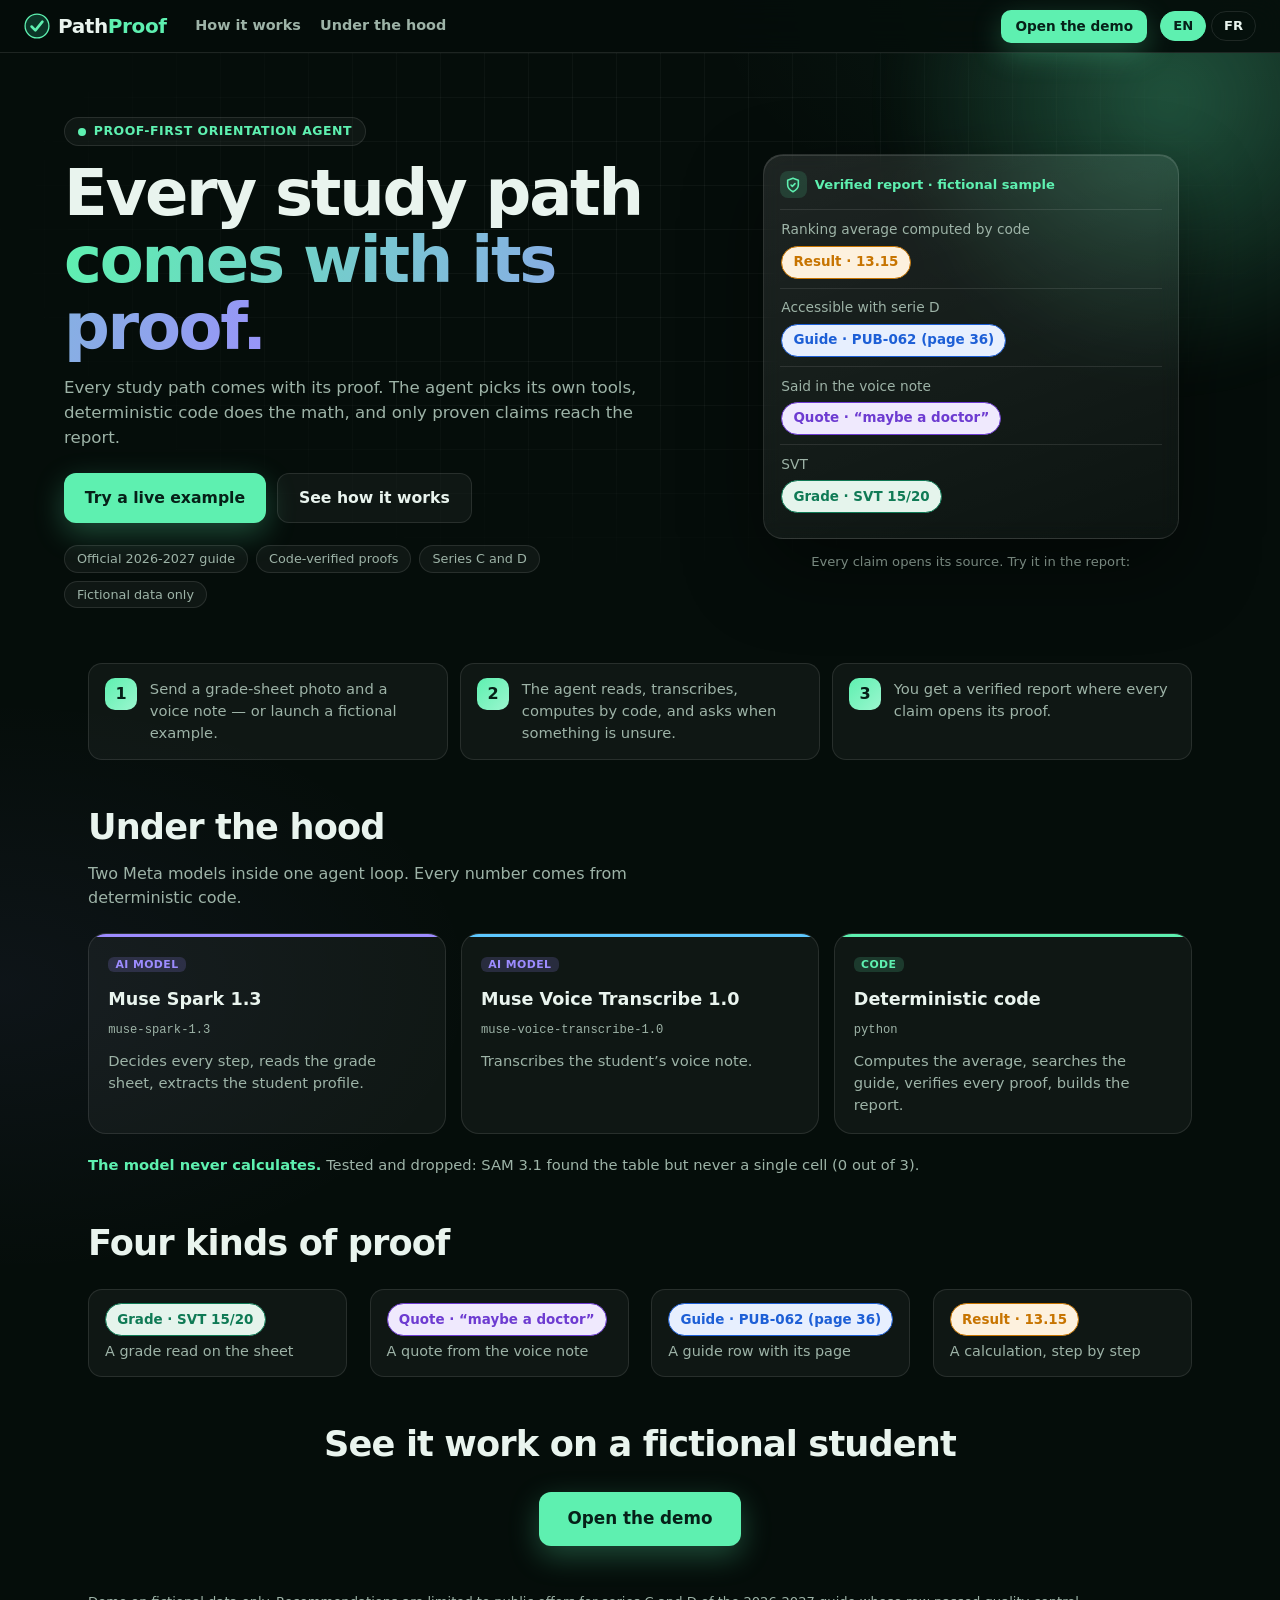
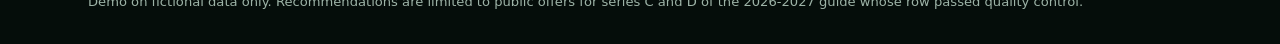
==== commit 083fb56d: "Split demo into its own page and show the Meta model of each step (E5.6)" ====
--- a/web/index.html
+++ b/web/index.html
@@ -10,11 +10,15 @@
   </head>
   <body>
     <header class="topbar">
-      <a class="brand" href="#top" aria-label="PathProof">
+      <a class="brand" href="index.html" aria-label="PathProof">
         <svg width="26" height="26" viewBox="0 0 24 24" aria-hidden="true"><circle cx="12" cy="12" r="11" fill="#0b3527" stroke="#5ef0b0" stroke-width="1.2"/><path d="M7 12.5 10.5 16 17 8" stroke="#5ef0b0" stroke-width="2.4" fill="none" stroke-linecap="round" stroke-linejoin="round"/></svg>
         <span class="wordmark">Path<em>Proof</em></span>
       </a>
-      <p id="server-status" data-i18n="serverChecking">Checking the demo server…</p>
+      <nav class="topnav" aria-label="Sections">
+        <a href="#how" data-i18n="navHow">How it works</a>
+        <a href="#models" data-i18n="navModels">Under the hood</a>
+      </nav>
+      <a class="btn-primary btn-small" href="demo.html" data-i18n="navDemo">Open the demo</a>
       <div class="lang-switch" role="group" aria-label="Language">
         <button type="button" class="lang-btn active" data-set-lang="en">EN</button>
         <button type="button" class="lang-btn" data-set-lang="fr">FR</button>
@@ -29,7 +33,7 @@
           <h1><span data-i18n="heroTitleA">Every study path</span> <span class="grad" data-i18n="heroTitleB">comes with its proof.</span></h1>
           <p class="tagline" data-i18n="tagline">Every study path comes with its proof. The agent picks its own tools, deterministic code does the math, and only proven claims reach the report.</p>
           <div class="hero-cta">
-            <a class="btn-primary" href="#demo" data-i18n="ctaTry">Try a live example</a>
+            <a class="btn-primary" href="demo.html" data-i18n="ctaTry">Try a live example</a>
             <a class="btn-ghost" href="#how" data-i18n="ctaHow">See how it works</a>
           </div>
           <div class="badges">
@@ -57,107 +61,49 @@
       <div class="how-step"><span class="how-num">2</span><p data-i18n="how2">The agent reads, transcribes, computes by code, and asks when something is unsure.</p></div>
       <div class="how-step"><span class="how-num">3</span><p data-i18n="how3">You get a verified report where every claim opens its proof.</p></div>
     </section>
+    <section class="hood reveal" id="models">
+      <h2 data-i18n="underHoodTitle">Under the hood</h2>
+      <p class="hood-sub" data-i18n="underHoodSub">Two Meta models inside one agent loop. Every number comes from deterministic code.</p>
+      <div class="hood-grid">
+        <article class="hood-card tile-spark">
+          <span class="hood-kind kind-tag kind-tag-model">AI model</span>
+          <h3>Muse Spark 1.3</h3>
+          <code>muse-spark-1.3</code>
+          <p data-i18n="modelSparkRole">Decides every step, reads the grade sheet, extracts the student profile.</p>
+        </article>
+        <article class="hood-card tile-voice">
+          <span class="hood-kind kind-tag kind-tag-model">AI model</span>
+          <h3>Muse Voice Transcribe 1.0</h3>
+          <code>muse-voice-transcribe-1.0</code>
+          <p data-i18n="modelVoiceRole">Transcribes the student’s voice note.</p>
+        </article>
+        <article class="hood-card tile-code">
+          <span class="hood-kind kind-tag kind-tag-code">Code</span>
+          <h3 data-i18n="modelCodeName">Deterministic code</h3>
+          <code>python</code>
+          <p data-i18n="modelCodeRole">Computes the average, searches the guide, verifies every proof, builds the report.</p>
+        </article>
+      </div>
+      <p class="hood-note"><strong data-i18n="modelNeverCalculates">The model never calculates.</strong> <span data-i18n="modelDroppedNote">Tested and dropped: SAM 3.1 found the table but never a single cell (0 out of 3).</span></p>
+    </section>
 
-    <div class="layout" id="demo">
-      <div class="side">
-        <section class="panel reveal">
-          <fieldset>
-            <legend data-i18n="examplesLegend">Fictional examples — one click, nothing to prepare</legend>
-            <button type="button" class="example-btn" data-example="coherent">
-              <span class="ex-icon" aria-hidden="true"><svg width="20" height="20" viewBox="0 0 24 24" fill="none" stroke="currentColor" stroke-width="2"><path d="M22 11.1V12a10 10 0 1 1-5.9-9.1"/><path d="M22 4 12 14l-3-3"/></svg></span>
-              <span class="ex-text"><strong data-i18n="ex1Title">Clear serie D sheet + matching voice note</strong>
-              <span class="ex-desc" data-i18n="ex1Desc">Serie D, “maybe a doctor”: expect a full report.</span></span>
-            </button>
-            <button type="button" class="example-btn" data-example="blurry">
-              <span class="ex-icon" aria-hidden="true"><svg width="20" height="20" viewBox="0 0 24 24" fill="none" stroke="currentColor" stroke-width="2"><path d="M2 12s3.5-7 10-7 10 7 10 7-3.5 7-10 7-10-7-10-7Z"/><circle cx="12" cy="12" r="3"/></svg></span>
-              <span class="ex-text"><strong data-i18n="ex2Title">Blurry sheet</strong>
-              <span class="ex-desc" data-i18n="ex2Desc">One unreadable grade: the agent asks instead of guessing.</span></span>
-            </button>
-            <button type="button" class="example-btn" data-example="contradictory">
-              <span class="ex-icon" aria-hidden="true"><svg width="20" height="20" viewBox="0 0 24 24" fill="none" stroke="currentColor" stroke-width="2"><path d="M12 9v4"/><path d="M12 17h.01"/><path d="M10.3 3.9 1.8 18a2 2 0 0 0 1.7 3h17a2 2 0 0 0 1.7-3L13.7 3.9a2 2 0 0 0-3.4 0Z"/></svg></span>
-              <span class="ex-text"><strong data-i18n="ex3Title">Contradictory voice note</strong>
-              <span class="ex-desc" data-i18n="ex3Desc">“14 average” said, 11.2 on the sheet: the agent flags the gap.</span></span>
-            </button>
-          </fieldset>
-        </section>
+    <section class="proof-kinds reveal">
+      <h2 data-i18n="proofsTitle">Four kinds of proof</h2>
+      <div class="proof-kinds-grid">
+        <p><span class="proof-chip chip-grade">Grade · SVT 15/20</span><span data-i18n="proofKind_grade">A grade read on the sheet</span></p>
+        <p><span class="proof-chip chip-transcript">Quote · “maybe a doctor”</span><span data-i18n="proofKind_transcript">A quote from the voice note</span></p>
+        <p><span class="proof-chip chip-filiere">Guide · PUB-062 (page 36)</span><span data-i18n="proofKind_filiere">A guide row with its page</span></p>
+        <p><span class="proof-chip chip-calc">Result · 13.15</span><span data-i18n="proofKind_calc">A calculation, step by step</span></p>
+      </div>
+    </section>
 
-        <form id="demo-form">
-          <section class="panel reveal">
-            <fieldset>
-              <legend data-i18n="formLegend">Student inputs</legend>
-              <label class="drop">
-                <span class="drop-title" data-i18n="photoTitle">Grade-sheet photo (JPEG/PNG)</span>
-                <input type="file" id="photo" accept="image/*" />
-                <span class="file-name" id="photo-name" data-i18n="noFile">No file chosen</span>
-              </label>
-              <label class="drop">
-                <span class="drop-title" data-i18n="voiceTitle">Voice note</span>
-                <input type="file" id="voice" accept="audio/*" />
-                <span class="file-name" id="voice-name" data-i18n="noFile">No file chosen</span>
-              </label>
-              <label>
-                <span class="field-label" data-i18n="fallbackLabel">Fallback text (if no voice note)</span>
-                <textarea id="fallback-text" rows="3" data-i18n-ph="fallbackPh" placeholder="Series, interests, target job…"></textarea>
-              </label>
-              <button type="submit" class="cta" id="submit-btn" data-i18n="submit">Start orientation</button>
-              <div id="busy-bar" hidden><i></i></div>
-              <p id="status" class="muted" aria-live="polite"></p>
-            </fieldset>
-          </section>
-        </form>
-      </div>
-
-      <main class="stage">
-        <section class="panel agent-panel" id="agent-panel" data-agent-map-root data-agent-state="idle">
-          <div class="agent-head">
-            <div>
-              <h2 data-i18n="agentPanelTitle">Agent in action</h2>
-              <p class="muted" data-i18n="agentPanelSub">Every tool the agent calls lights up here, in the order it happens.</p>
-            </div>
-            <p class="agent-status" data-agent-status aria-live="polite"></p>
-          </div>
-          <div class="agent-map" id="agent-map"></div>
-          <p class="legend-hint" data-i18n="legendHint">AI model reads and decides · deterministic code computes and verifies</p>
-          <h3 class="trace-title" data-i18n="stepsHeading">Agent steps</h3>
-          <div id="steps"><p class="muted" data-i18n="stepsEmpty">No run yet.</p></div>
-        </section>
-
-        <div id="answer-block" hidden>
-          <h2 data-i18n="questionHeading">A question from the agent</h2>
-          <p id="question"></p>
-          <label>
-            <span class="field-label" data-i18n="answerLabel">Your answer</span>
-            <input type="text" id="answer-input" />
-          </label>
-          <button type="button" id="answer-btn" data-i18n="answerButton">Reply</button>
-        </div>
-
-        <section class="panel paper" id="report-panel">
-          <h2 data-i18n="reportHeading">Report</h2>
-          <p id="recorded-banner" class="recorded-banner" role="status" hidden data-i18n="recordedRun">Une exécution enregistrée — exemple fictif issu d’une exécution antérieure réussie.</p>
-          <div id="verified-banner" hidden>
-            <svg width="20" height="20" viewBox="0 0 24 24" fill="none" stroke="currentColor" stroke-width="2" aria-hidden="true"><path d="M12 22s8-4 8-10V5l-8-3-8 3v7c0 6 8 10 8 10Z"/><path class="check" d="m9 12 2 2 4-4"/></svg>
-            <span data-i18n="verifiedBanner">Verified report — every claim checked by code</span>
-          </div>
-          <p class="muted" data-i18n="reportNote">The verified report is written in French for the student; each claim below opens its proof.</p>
-          <div id="report"><p class="muted" data-i18n="reportEmpty">The report will appear here.</p></div>
-          <div id="proofs" hidden>
-            <h3 data-i18n="proofsHeading">Claims and proofs</h3>
-            <p class="muted" data-i18n="proofsIntro">Every proof is clickable and opens its source: a read grade, a voice quote, a guide row, or the calculation detail.</p>
-            <div id="claims"></div>
-          </div>
-        </section>
-      </main>
-    </div>
+    <section class="final-cta reveal">
+      <h2 data-i18n="finalCtaTitle">See it work on a fictional student</h2>
+      <a class="btn-primary" href="demo.html" data-i18n="finalCtaBtn">Open the demo</a>
+    </section>
 
     <footer data-i18n="footer">Demo on fictional data only. Recommendations are limited to public offers for series C and D of the 2026-2027 guide whose row passed quality control.</footer>
 
-    <dialog id="proof-dialog">
-      <h3 id="proof-title"></h3>
-      <div id="proof-body"></div>
-      <button type="button" id="proof-close" data-i18n="close">Close</button>
-    </dialog>
-
-    <script type="module" src="js/app.js"></script>
+    <script type="module" src="js/landing.js"></script>
   </body>
 </html>
--- a/web/styles.css
+++ b/web/styles.css
@@ -259,7 +259,8 @@
 [data-agent-state="thinking"] .agent-status { color: var(--mint); border-color: rgba(94, 240, 176, 0.5); }
 [data-agent-state="waiting"] .agent-status { color: var(--human); border-color: rgba(255, 180, 84, 0.6); }
 [data-agent-state="done"] .agent-status { color: var(--mint); border-color: rgba(94, 240, 176, 0.5); }
-.agent-map { display: grid; grid-template-columns: 1fr; gap: 0.6rem 1.4rem; align-items: center; margin-top: 0.8rem; }
+.agent-map { display: grid; grid-template-columns: minmax(0, 1fr); gap: 0.6rem 1.4rem; align-items: center; margin-top: 0.8rem; }
+.agent-map > * { min-width: 0; }
 .map-stage { width: 100%; max-width: 22rem; margin: 0 auto; }
 .map-svg { display: block; width: 100%; height: auto; overflow: visible; }
 .map-orbit { fill: none; stroke: rgba(255, 255, 255, 0.07); stroke-dasharray: 3 7; }
@@ -418,6 +419,71 @@
 }
 footer { max-width: 72rem; margin: 0 auto; padding: 0.5rem var(--gutter) 2rem; color: var(--text-dim); font-size: 0.82rem; }
 
+/* ---------- pages: nav, demo header, landing sections ---------- */
+.topnav { display: none; gap: 1.2rem; margin: 0 auto 0 1rem; }
+.topnav a, .nav-link { color: var(--text-dim); text-decoration: none; font-size: 0.9rem; font-weight: 600; transition: color 0.2s; }
+.topnav a:hover, .nav-link:hover { color: var(--mint); }
+.nav-link { flex: none; }
+.btn-small { padding: 0.4rem 0.9rem; font-size: 0.85rem; border-radius: 10px; margin-left: auto; flex: none; }
+.demo-head { max-width: 72rem; margin: 0 auto; padding: 1.6rem var(--gutter) 0.2rem; }
+.demo-head h1 { font-size: clamp(1.7rem, 5vw, 2.6rem); }
+.demo-head .tagline { margin-top: 0.5rem; max-width: 46rem; }
+.hood, .proof-kinds, .final-cta { max-width: 72rem; margin: 0 auto; padding: 2.6rem var(--gutter) 0; }
+.hood h2, .proof-kinds h2, .final-cta h2 { margin: 0; font-size: clamp(1.5rem, 4.5vw, 2.2rem); letter-spacing: -0.025em; }
+.hood-sub { margin: 0.5rem 0 0; color: var(--text-dim); max-width: 40rem; }
+.hood-grid { display: grid; grid-template-columns: 1fr; gap: 0.9rem; margin-top: 1.4rem; }
+.hood-card {
+  position: relative; overflow: hidden; background: var(--surface); border: 1px solid var(--stroke);
+  border-radius: var(--radius); padding: 1.1rem 1.2rem; transition: transform 0.25s ease, border-color 0.25s ease;
+}
+.hood-card::before {
+  content: ""; position: absolute; inset: 0 0 auto 0; height: 3px; background: var(--tile, var(--mint));
+}
+.hood-card:hover { transform: translateY(-4px); border-color: var(--tile, var(--mint)); }
+.hood-card h3 { margin: 0.7rem 0 0.2rem; font-size: 1.1rem; }
+.hood-card code, .tile-id, .model-id {
+  font-family: ui-monospace, "Cascadia Code", Consolas, monospace; font-size: 0.76rem; color: var(--text-dim);
+}
+.hood-card p { margin: 0.6rem 0 0; color: var(--text-dim); font-size: 0.92rem; }
+.tile-spark { --tile: var(--model); }
+.tile-voice { --tile: #5ec8ff; }
+.tile-code { --tile: var(--code); }
+.hood-note { margin: 1.2rem 0 0; color: var(--text-dim); font-size: 0.92rem; }
+.hood-note strong { color: var(--mint); }
+.proof-kinds-grid { display: grid; grid-template-columns: 1fr; gap: 0.7rem 1.4rem; margin-top: 1.2rem; }
+.proof-kinds-grid p { display: flex; flex-direction: column; align-items: flex-start; gap: 0.3rem; margin: 0; padding: 0.8rem 1rem; border: 1px solid var(--stroke); border-radius: 14px; background: var(--surface); color: var(--text-dim); font-size: 0.9rem; }
+.proof-kinds-grid .proof-chip { margin: 0; cursor: default; }
+.final-cta { text-align: center; padding-bottom: 2.4rem; }
+.final-cta .btn-primary { margin-top: 1.3rem; padding: 0.9rem 1.8rem; font-size: 1.05rem; }
+
+/* ---------- models per step ---------- */
+.model-line { display: flex; flex-wrap: wrap; gap: 0.35rem; margin: 0.45rem 0 0; }
+.model-chip {
+  display: inline-flex; flex-wrap: wrap; align-items: baseline; gap: 0.35rem; border-radius: 8px; padding: 0.12rem 0.5rem;
+  font-size: 0.74rem; font-weight: 700; border: 1px solid transparent;
+}
+.model-chip .model-id { font-weight: 500; opacity: 0.8; font-size: 0.7rem; }
+.model-spark { background: rgba(157, 140, 255, 0.14); color: var(--model); border-color: rgba(157, 140, 255, 0.35); }
+.model-voice { background: rgba(94, 200, 255, 0.13); color: #7cd3ff; border-color: rgba(94, 200, 255, 0.35); }
+.model-code { background: rgba(94, 240, 176, 0.10); color: var(--code); border-color: rgba(94, 240, 176, 0.28); }
+.model-tiles { grid-column: 1 / -1; display: grid; grid-template-columns: minmax(0, 1fr); gap: 0.5rem; margin-top: 0.4rem; }
+.model-tile {
+  display: grid; grid-template-columns: 1fr auto; gap: 0.05rem 0.8rem; align-items: center; padding: 0.55rem 0.8rem;
+  border-radius: 12px; border: 1px solid var(--stroke); background: var(--surface); position: relative; overflow: hidden;
+  transition: border-color 0.3s, background 0.3s;
+}
+.model-tile::before { content: ""; position: absolute; left: 0; top: 0; bottom: 0; width: 3px; background: var(--tile, var(--mint)); opacity: 0.45; transition: opacity 0.3s; }
+.model-tile.tile-spark { --tile: var(--model); }
+.model-tile.tile-voice { --tile: #5ec8ff; }
+.model-tile.tile-code { --tile: var(--code); }
+.model-tile.is-used { border-color: color-mix(in srgb, var(--tile) 55%, transparent); background: color-mix(in srgb, var(--tile) 9%, transparent); }
+.model-tile.is-used::before { opacity: 1; }
+.tile-name { font-size: 0.86rem; font-weight: 800; }
+.tile-id { grid-row: 2; grid-column: 1; }
+.tile-calls { grid-row: 1 / span 2; grid-column: 2; font-size: 0.82rem; font-weight: 800; color: var(--text-dim); }
+.model-tile.is-used .tile-calls { color: var(--tile); }
+.map-core-sub { fill: var(--mint); font-size: 8.5px; font-weight: 700; letter-spacing: 0.06em; text-transform: uppercase; }
+
 /* ---------- scroll reveal ---------- */
 .motion-ready .reveal { opacity: 0; transform: translateY(18px); transition: opacity 0.7s ease, transform 0.7s ease; }
 .motion-ready .reveal.in { opacity: 1; transform: none; }
@@ -449,11 +515,19 @@
 /* ---------- breakpoints (mobile first) ---------- */
 @media (min-width: 640px) {
   :root { --gutter: 1.5rem; }
+  .topnav { display: flex; }
+  .hood-grid { grid-template-columns: repeat(3, 1fr); }
+  .proof-kinds-grid { grid-template-columns: repeat(2, 1fr); }
+  .model-tiles { grid-template-columns: repeat(3, 1fr); }
+  .model-tile { grid-template-columns: 1fr; }
+  .tile-calls { grid-row: auto; grid-column: auto; }
+  .tile-id { grid-row: auto; }
   .how { grid-template-columns: repeat(3, 1fr); }
-  .agent-map { grid-template-columns: minmax(0, 22rem) 1fr; }
+  .agent-map { grid-template-columns: minmax(0, 22rem) minmax(0, 1fr); }
   .map-legend { grid-template-columns: 1fr; }
 }
 @media (min-width: 960px) {
+  .proof-kinds-grid { grid-template-columns: repeat(4, 1fr); }
   .hero { padding: 4rem var(--gutter) 3rem; }
   .hero-in { grid-template-columns: 1.25fr 1fr; gap: 3rem; }
   .layout { grid-template-columns: 23rem minmax(0, 1fr); gap: 1.4rem; }
@@ -461,6 +535,9 @@
 }
 @media (max-width: 480px) {
   :root { --gutter: 0.85rem; }
+  .btn-small { padding: 0.35rem 0.65rem; font-size: 0.78rem; }
+  #server-status:not(.bad) { font-size: 0; gap: 0; flex: none; }
+  .nav-link { font-size: 0.8rem; }
   .topbar { gap: 0.5rem; }
   #server-status { font-size: 0.74rem; }
   .wordmark { font-size: 1.1rem; }
@@ -470,7 +547,7 @@
   .step-card { margin-left: 2.5rem; }
   .step-ico { left: -2.5rem; width: 2rem; height: 2rem; }
   .timeline::before { left: 0.9rem; }
-  .map-legend { grid-template-columns: 1fr 1fr; }
+  .map-legend { grid-template-columns: minmax(0, 1fr) minmax(0, 1fr); }
   .legend-name { font-size: 0.74rem; }
   dialog { width: 94vw; padding: 1rem; }
 }
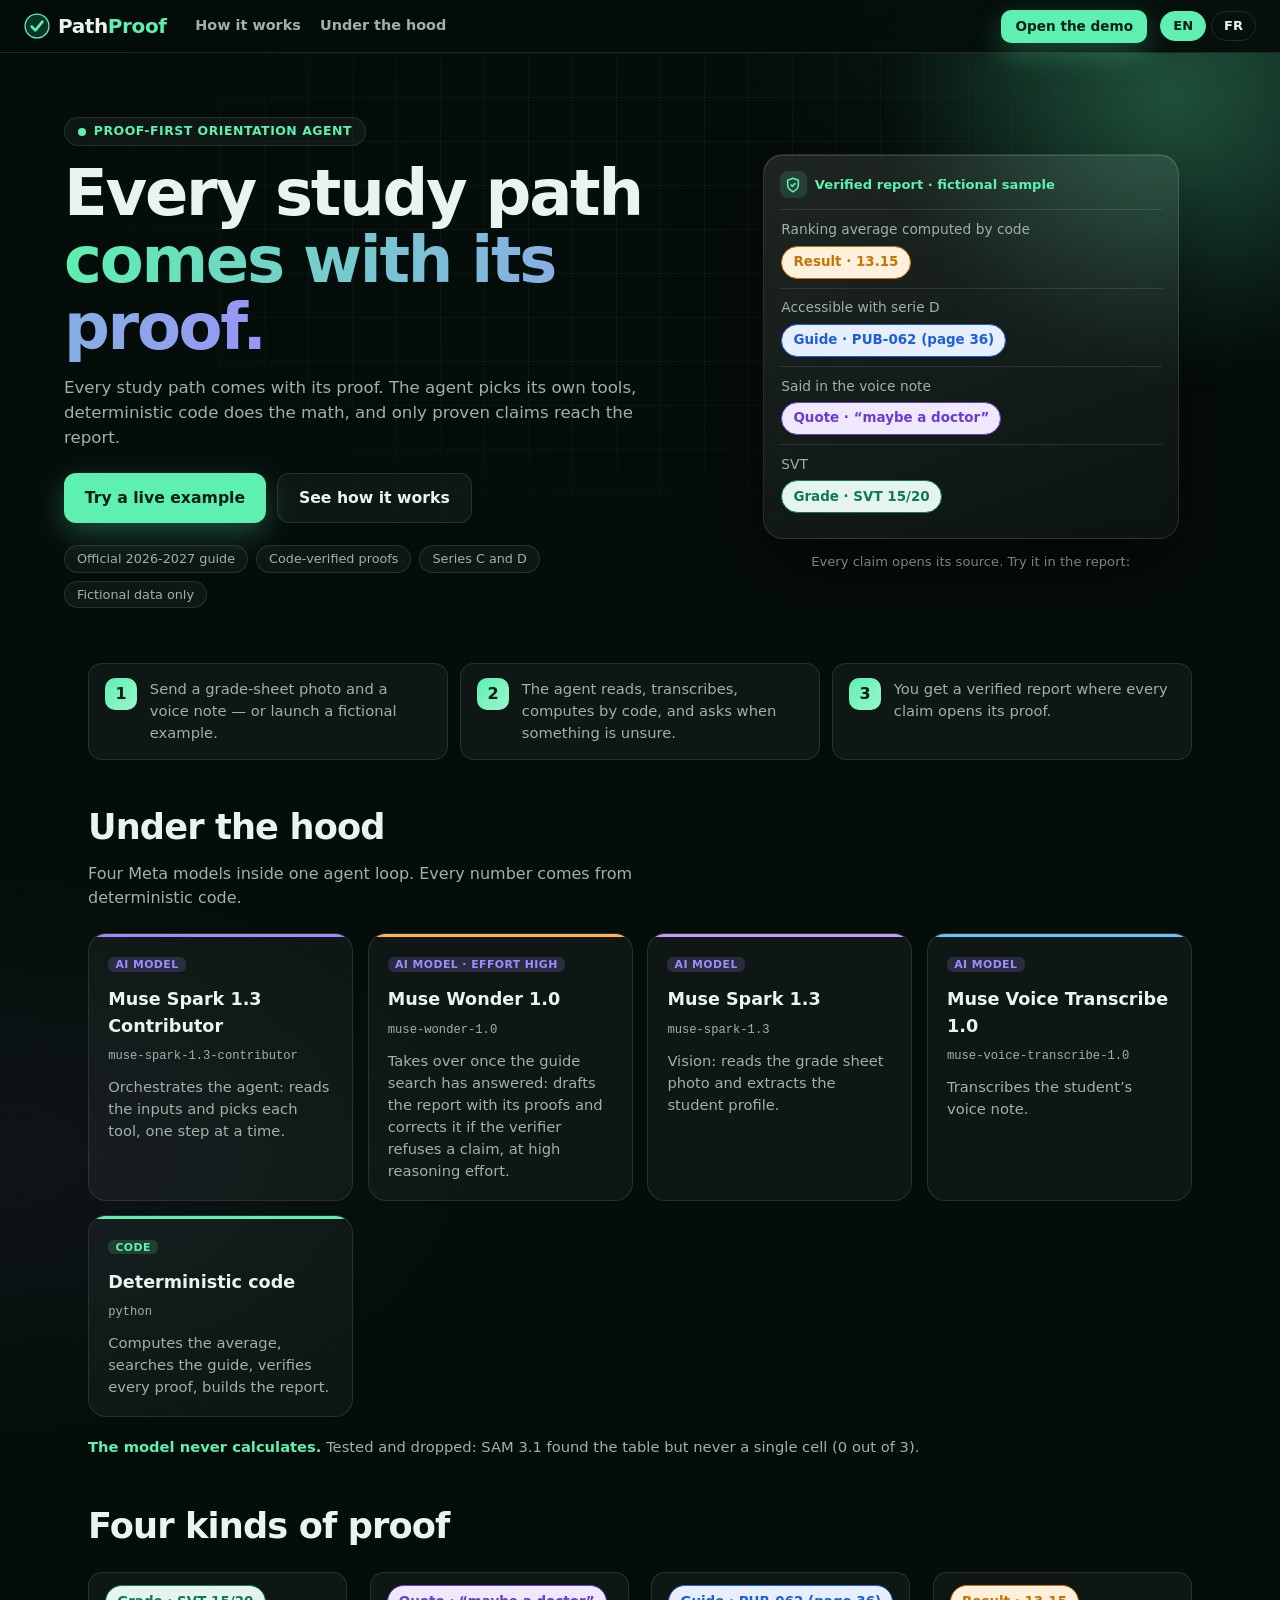
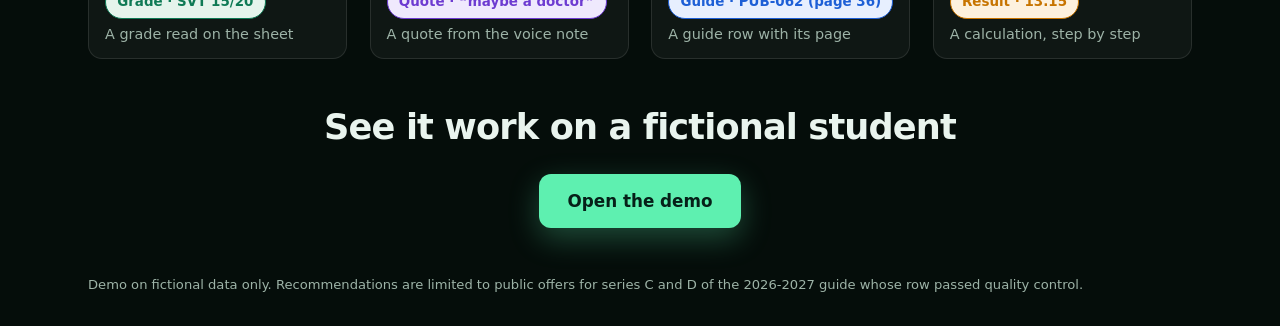
==== commit 8049176b: "Show the model that really decided each step, with a call counter per model (E5.7)" ====
--- a/web/index.html
+++ b/web/index.html
@@ -63,13 +63,25 @@
     </section>
     <section class="hood reveal" id="models">
       <h2 data-i18n="underHoodTitle">Under the hood</h2>
-      <p class="hood-sub" data-i18n="underHoodSub">Two Meta models inside one agent loop. Every number comes from deterministic code.</p>
+      <p class="hood-sub" data-i18n="underHoodSub">Four Meta models inside one agent loop. Every number comes from deterministic code.</p>
       <div class="hood-grid">
         <article class="hood-card tile-spark">
           <span class="hood-kind kind-tag kind-tag-model">AI model</span>
+          <h3>Muse Spark 1.3 Contributor</h3>
+          <code>muse-spark-1.3-contributor</code>
+          <p data-i18n="modelContributorRole">Orchestrates the agent: reads the inputs and picks each tool, one step at a time.</p>
+        </article>
+        <article class="hood-card tile-wonder">
+          <span class="hood-kind kind-tag kind-tag-model">AI model · effort high</span>
+          <h3>Muse Wonder 1.0</h3>
+          <code>muse-wonder-1.0</code>
+          <p data-i18n="modelWonderRole">Takes over once the guide search has answered: drafts the report with its proofs and corrects it if the verifier refuses a claim, at high reasoning effort.</p>
+        </article>
+        <article class="hood-card tile-vision">
+          <span class="hood-kind kind-tag kind-tag-model">AI model</span>
           <h3>Muse Spark 1.3</h3>
           <code>muse-spark-1.3</code>
-          <p data-i18n="modelSparkRole">Decides every step, reads the grade sheet, extracts the student profile.</p>
+          <p data-i18n="modelSparkRole">Vision: reads the grade sheet photo and extracts the student profile.</p>
         </article>
         <article class="hood-card tile-voice">
           <span class="hood-kind kind-tag kind-tag-model">AI model</span>
--- a/web/styles.css
+++ b/web/styles.css
@@ -431,7 +431,7 @@
 .hood, .proof-kinds, .final-cta { max-width: 72rem; margin: 0 auto; padding: 2.6rem var(--gutter) 0; }
 .hood h2, .proof-kinds h2, .final-cta h2 { margin: 0; font-size: clamp(1.5rem, 4.5vw, 2.2rem); letter-spacing: -0.025em; }
 .hood-sub { margin: 0.5rem 0 0; color: var(--text-dim); max-width: 40rem; }
-.hood-grid { display: grid; grid-template-columns: 1fr; gap: 0.9rem; margin-top: 1.4rem; }
+.hood-grid { display: grid; grid-template-columns: repeat(auto-fit, minmax(15rem, 1fr)); gap: 0.9rem; margin-top: 1.4rem; }
 .hood-card {
   position: relative; overflow: hidden; background: var(--surface); border: 1px solid var(--stroke);
   border-radius: var(--radius); padding: 1.1rem 1.2rem; transition: transform 0.25s ease, border-color 0.25s ease;
@@ -465,8 +465,11 @@
 .model-chip .model-id { font-weight: 500; opacity: 0.8; font-size: 0.7rem; }
 .model-spark { background: rgba(157, 140, 255, 0.14); color: var(--model); border-color: rgba(157, 140, 255, 0.35); }
 .model-voice { background: rgba(94, 200, 255, 0.13); color: #7cd3ff; border-color: rgba(94, 200, 255, 0.35); }
+.model-wonder { background: rgba(255, 180, 84, 0.14); color: var(--human); border-color: rgba(255, 180, 84, 0.4); }
+.model-vision { background: rgba(201, 155, 255, 0.13); color: #d3b0ff; border-color: rgba(201, 155, 255, 0.35); }
+.model-effort { border-radius: 6px; padding: 0 0.35rem; background: rgba(255, 180, 84, 0.22); font-size: 0.66rem; font-weight: 800; text-transform: uppercase; letter-spacing: 0.05em; }
 .model-code { background: rgba(94, 240, 176, 0.10); color: var(--code); border-color: rgba(94, 240, 176, 0.28); }
-.model-tiles { grid-column: 1 / -1; display: grid; grid-template-columns: minmax(0, 1fr); gap: 0.5rem; margin-top: 0.4rem; }
+.model-tiles { grid-column: 1 / -1; display: grid; grid-template-columns: repeat(auto-fit, minmax(10.5rem, 1fr)); gap: 0.5rem; margin-top: 0.4rem; }
 .model-tile {
   display: grid; grid-template-columns: 1fr auto; gap: 0.05rem 0.8rem; align-items: center; padding: 0.55rem 0.8rem;
   border-radius: 12px; border: 1px solid var(--stroke); background: var(--surface); position: relative; overflow: hidden;
@@ -475,6 +478,8 @@
 .model-tile::before { content: ""; position: absolute; left: 0; top: 0; bottom: 0; width: 3px; background: var(--tile, var(--mint)); opacity: 0.45; transition: opacity 0.3s; }
 .model-tile.tile-spark { --tile: var(--model); }
 .model-tile.tile-voice { --tile: #5ec8ff; }
+.model-tile.tile-wonder, .hood-card.tile-wonder { --tile: var(--human); }
+.model-tile.tile-vision, .hood-card.tile-vision { --tile: #c99bff; }
 .model-tile.tile-code { --tile: var(--code); }
 .model-tile.is-used { border-color: color-mix(in srgb, var(--tile) 55%, transparent); background: color-mix(in srgb, var(--tile) 9%, transparent); }
 .model-tile.is-used::before { opacity: 1; }
@@ -516,9 +521,7 @@
 @media (min-width: 640px) {
   :root { --gutter: 1.5rem; }
   .topnav { display: flex; }
-  .hood-grid { grid-template-columns: repeat(3, 1fr); }
   .proof-kinds-grid { grid-template-columns: repeat(2, 1fr); }
-  .model-tiles { grid-template-columns: repeat(3, 1fr); }
   .model-tile { grid-template-columns: 1fr; }
   .tile-calls { grid-row: auto; grid-column: auto; }
   .tile-id { grid-row: auto; }
